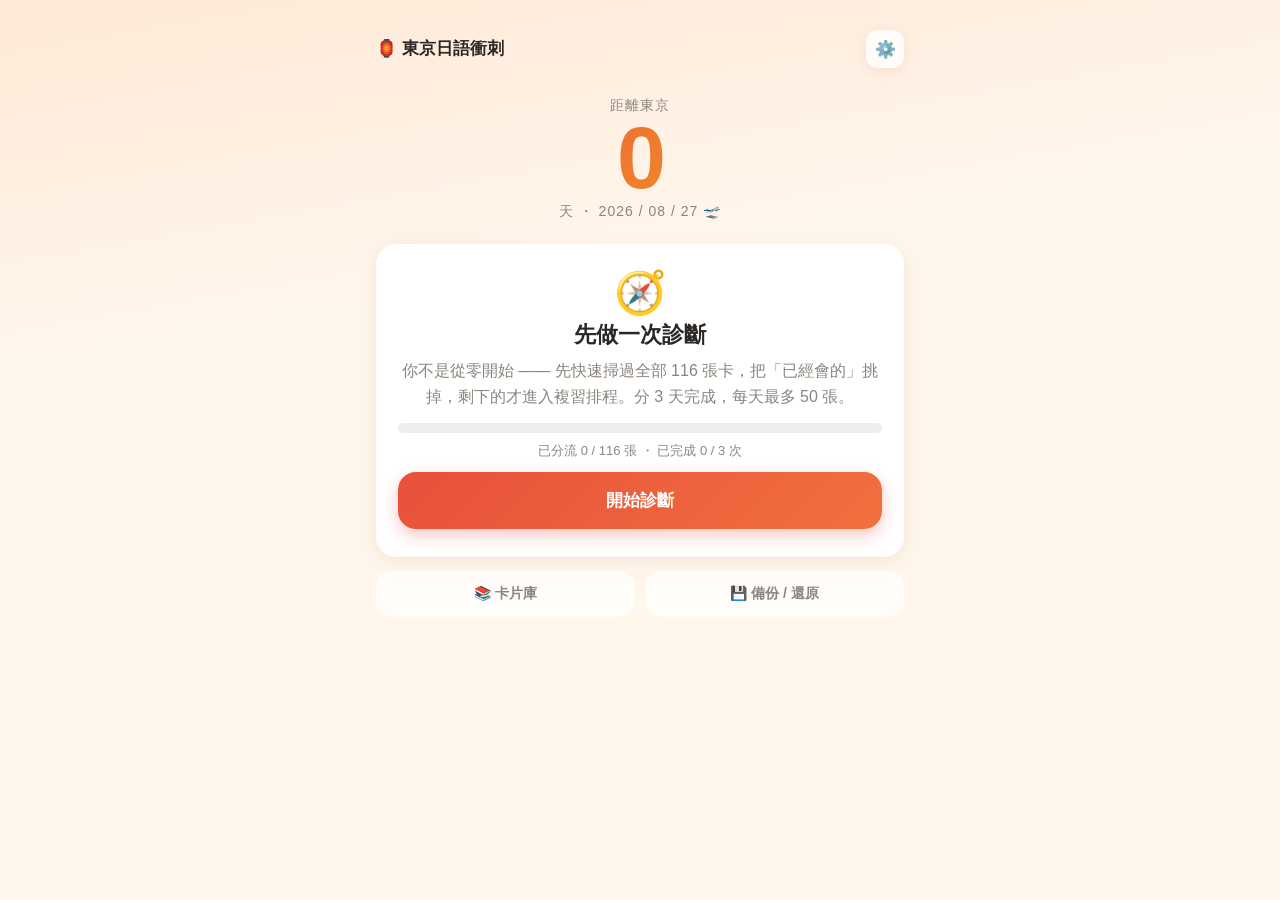
==== 東京日語衝刺.html @ 3a6a8c68 "feat: 東京旅遊日語 30 天衝刺複習 Web App 依 japanese-sprint-app-spec.md 實作的純前端、單機可用日語複習 App， 出發日 2026-08-27，所有進度" ====
<!DOCTYPE html>
<html lang="zh-Hant">
<head>
<meta charset="utf-8">
<meta name="viewport" content="width=device-width,initial-scale=1,viewport-fit=cover">
<meta name="theme-color" content="#FFE9D6">
<meta name="apple-mobile-web-app-capable" content="yes">
<meta name="apple-mobile-web-app-title" content="東京日語">
<title>東京日語衝刺 🏮</title>
<link rel="icon" href="data:image/svg+xml,<svg xmlns='http://www.w3.org/2000/svg' viewBox='0 0 100 100'><text y='.9em' font-size='90'>🏮</text></svg>">
<style>
/* ==========================================================================
   東京旅遊日語 30 天衝刺 — 樣式（手機優先）
   ========================================================================== */
:root{
  --primary:#E8503A;
  --primary-d:#C93F2C;
  --accent:#2E86AB;
  --green:#35B37E;
  --yellow:#F5A623;
  --red:#E5484D;
  --gray:#C9CDD4;
  --bg:#FFF6EC;
  --bg2:#FFE9D6;
  --card:#FFFFFF;
  --text:#2B2724;
  --muted:#8C857D;
  --line:rgba(0,0,0,.07);
  --shadow:0 4px 18px rgba(180,120,80,.13);
  --radius:20px;
}

*{box-sizing:border-box;-webkit-tap-highlight-color:transparent}
html,body{margin:0;padding:0}
body{
  background:linear-gradient(170deg,var(--bg2) 0%,var(--bg) 32%,var(--bg) 100%);
  background-attachment:fixed;
  color:var(--text);
  font-family:-apple-system,BlinkMacSystemFont,"Segoe UI","PingFang TC","Noto Sans TC","Microsoft JhengHei",sans-serif;
  font-size:16px;line-height:1.6;
  min-height:100vh;
}
#app{max-width:560px;margin:0 auto;padding:12px 16px 40px}
.jp,.jp-big,.jp-quiz,.kana,.sign,.bubble-jp,.br-jp,.bubble-kana{
  font-family:"Hiragino Sans","Hiragino Kaku Gothic ProN","Noto Sans JP","Yu Gothic",sans-serif;
}

h2{font-size:22px;margin:6px 0 8px;line-height:1.35}
h3{font-size:17px;margin:0 0 10px}
p{margin:6px 0}
.muted{color:var(--muted)}
.small{font-size:13px}
.xsmall{font-size:11.5px}
.center{text-align:center}
.pad{height:40px}
.warn{color:var(--primary)}

/* ---------- 頂列 ---------- */
.topbar{display:flex;align-items:center;gap:10px;padding:6px 0 12px}
.brand{flex:1;font-weight:700;font-size:17px}
.counter{color:var(--muted);font-size:13px;font-variant-numeric:tabular-nums}
.icon-btn{
  border:none;background:rgba(255,255,255,.8);width:38px;height:38px;border-radius:12px;
  font-size:17px;cursor:pointer;box-shadow:var(--shadow);flex:none;
}

/* ---------- 卡片 ---------- */
.card{
  background:var(--card);border-radius:var(--radius);padding:20px;margin-bottom:14px;
  box-shadow:var(--shadow);
}
.card.hero{text-align:center;padding:28px 22px}
.hero-emoji{font-size:42px;line-height:1}
.hero-emoji.big{font-size:64px}
.card.danger{border:1px solid rgba(229,72,77,.25)}
.big-emoji{font-size:32px}

/* ---------- 倒數 ---------- */
.countdown{
  text-align:center;padding:14px 0 22px;
}
.cd-num{
  font-size:76px;font-weight:800;line-height:.95;letter-spacing:-3px;
  background:linear-gradient(135deg,var(--primary),#F5A623);
  -webkit-background-clip:text;background-clip:text;color:transparent;
}
.cd-label{color:var(--muted);font-size:14px;letter-spacing:1px}

/* ---------- 按鈕 ---------- */
.btn{
  display:block;width:100%;border:none;border-radius:16px;padding:14px 18px;
  font-size:16px;font-weight:700;cursor:pointer;margin-top:10px;
  background:#F1EDE8;color:var(--text);font-family:inherit;
  transition:transform .08s ease,filter .15s ease;
}
.btn:active{transform:scale(.975)}
.btn.big{padding:17px 18px;font-size:17px;border-radius:18px}
.btn.primary{background:linear-gradient(135deg,var(--primary),#F2703F);color:#fff;box-shadow:0 6px 16px rgba(232,80,58,.32)}
.btn.accent{background:linear-gradient(135deg,#6B5B95,var(--accent));color:#fff;box-shadow:0 6px 16px rgba(46,134,171,.3)}
.btn.ghost{background:transparent;color:var(--muted);box-shadow:none;font-weight:600}
.btn.warn{background:rgba(229,72,77,.1);color:var(--red)}
.btn.small{width:auto;padding:9px 14px;font-size:14px;margin:0;flex:none}
.btn.known{background:linear-gradient(135deg,var(--green),#4CC38A);color:#fff}
.btn.rusty{background:linear-gradient(135deg,var(--yellow),#F7B955);color:#fff}

/* ---------- 首頁 ---------- */
.row2{display:grid;grid-template-columns:1fr 1fr;gap:12px;margin-bottom:14px}
.row2 .card{margin:0;text-align:center;padding:18px 12px;display:flex;flex-direction:column;align-items:center;justify-content:center;gap:2px}
.stat-big{font-size:32px;font-weight:800;line-height:1.2}
.ring-wrap{position:relative;display:inline-flex;align-items:center;justify-content:center}
.ring-center{position:absolute;font-weight:800;font-size:18px}
.ring{display:block}

.phase-tag{
  display:inline-block;background:rgba(46,134,171,.12);color:var(--accent);
  padding:4px 12px;border-radius:99px;font-size:13px;font-weight:700;margin-bottom:6px;
}
.due-line{margin:12px 0 2px;font-size:15px}

.scen-grid{display:grid;grid-template-columns:repeat(3,1fr);gap:14px 6px;margin-top:4px}
.scen{text-align:center}
.scen-ring{position:relative;display:inline-flex;align-items:center;justify-content:center}
.scen-emoji{position:absolute;font-size:22px}
.scen-name{font-size:12.5px;font-weight:600;margin-top:2px}
.scen-num{font-size:11.5px;color:var(--muted)}
.legend{display:flex;gap:14px;justify-content:center;margin-top:16px;font-size:12px;color:var(--muted)}
.legend span{display:flex;align-items:center;gap:5px}
.dot{width:9px;height:9px;border-radius:99px;display:inline-block;flex:none}
.dot.green{background:var(--green)}.dot.yellow{background:var(--yellow)}.dot.gray{background:var(--gray)}

.tokyo-card{background:linear-gradient(135deg,#F7F2FF,#EAF4F9)}
.tokyo-head{display:flex;gap:12px;align-items:center;margin-bottom:6px}
.tokyo-head h3{margin:0}
.locked{opacity:.62}
.lock-note{text-align:center;color:var(--muted);font-size:14px;padding:8px 0 2px}

.banner{
  background:#fff;border-left:4px solid var(--accent);border-radius:14px;padding:14px 16px;
  margin-bottom:14px;box-shadow:var(--shadow);font-size:14px;
  display:flex;gap:12px;align-items:center;flex-wrap:wrap;
}
.banner .btn{background:var(--accent);color:#fff}

.footnav{display:flex;gap:10px;margin-top:6px}
.footnav .btn{margin-top:0;font-size:14px;background:rgba(255,255,255,.7)}

/* ---------- 進度條 ---------- */
.progress{height:10px;background:rgba(0,0,0,.07);border-radius:99px;overflow:hidden;margin:14px 0 8px}
.progress.slim{height:5px;margin:0 0 14px}
.progress-fill{height:100%;background:linear-gradient(90deg,var(--primary),#F5A623);border-radius:99px;transition:width .4s}

/* ---------- 課程分段列 ---------- */
.segbar{display:flex;gap:6px;margin-bottom:16px}
.seg{
  flex:1;height:34px;border-radius:12px;background:rgba(255,255,255,.65);
  display:flex;align-items:center;justify-content:center;font-size:15px;opacity:.45;
}
.seg.done{opacity:1;background:rgba(53,179,126,.18)}
.seg.cur{opacity:1;background:#fff;box-shadow:var(--shadow);transform:scale(1.04)}
.counter-line{text-align:center;color:var(--muted);font-size:13px;margin-bottom:10px;font-variant-numeric:tabular-nums}

/* ---------- 診斷 ---------- */
.diag-card{text-align:center;padding:34px 22px}
.diag-q{font-size:26px;font-weight:700;margin:14px 0 10px;line-height:1.45}
.diag-btns{display:grid;grid-template-columns:1fr 1fr;gap:12px;margin-bottom:14px}
.diag-btns .btn{margin-top:0;padding:20px 10px;font-size:16px}
.badge{
  display:inline-block;padding:4px 12px;border-radius:99px;font-size:12.5px;font-weight:700;
}

/* ---------- 翻卡 ---------- */
.flip{perspective:1200px;min-height:300px;margin-bottom:14px;cursor:pointer}
.flip-inner{position:relative;width:100%;min-height:300px;transition:transform .55s cubic-bezier(.4,.2,.2,1);transform-style:preserve-3d}
.flip.flipped .flip-inner{transform:rotateY(180deg)}
.face{
  position:absolute;inset:0;backface-visibility:hidden;-webkit-backface-visibility:hidden;
  background:var(--card);border-radius:var(--radius);box-shadow:var(--shadow);
  padding:26px 22px;display:flex;flex-direction:column;align-items:center;justify-content:center;
  text-align:center;gap:8px;overflow:auto;
}
.face.back{transform:rotateY(180deg);background:linear-gradient(160deg,#FFFDF8,#FFF3E6)}
.zh-big{font-size:27px;font-weight:700;line-height:1.45}
.say-hint{margin-top:10px;font-size:15px;color:var(--muted);line-height:1.5}
.jp-big{font-size:29px;font-weight:700;line-height:1.5;word-break:break-word}
.kana{font-size:17px;color:#6E675F}
.romaji{font-size:15px;color:var(--muted);font-style:italic}
.zh-small{font-size:15px;color:var(--muted);margin-top:8px;border-top:1px dashed var(--line);padding-top:10px;width:100%}
.tap-hint{font-size:14px;padding:6px 0 12px}
.tag{display:inline-block;margin-left:6px;padding:1px 8px;border-radius:99px;font-size:11px;font-weight:700}
.tag.new{background:var(--primary);color:#fff}
.tag.spot{background:var(--accent);color:#fff}

/* ---------- 自評按鈕 ---------- */
.grades{display:grid;grid-template-columns:repeat(5,1fr);gap:6px;margin:4px 0 20px}
.grade{
  border:none;border-radius:14px;padding:12px 2px;min-height:70px;cursor:pointer;
  display:flex;flex-direction:column;align-items:center;justify-content:center;gap:3px;
  font-family:inherit;color:#fff;transition:transform .08s;
}
.grade:active{transform:scale(.94)}
.grade b{font-size:12.5px;font-weight:700;letter-spacing:-.3px;line-height:1.25}
.grade span{font-size:11px;opacity:.75}
.g0{background:#E5484D}
.g2{background:#F2743A}
.g3{background:#F5A623}
.g4{background:#7CC061}
.g5{background:#35B37E}

/* ---------- 選擇題 ---------- */
.quiz-card{text-align:center;padding:30px 20px}
.jp-quiz{font-size:28px;font-weight:700;line-height:1.5;margin:6px 0 4px}
.opts{display:grid;gap:10px;margin-bottom:14px}
.opt{
  border:2px solid var(--line);background:#fff;border-radius:16px;padding:15px 16px;
  font-size:15.5px;text-align:left;cursor:pointer;font-family:inherit;color:var(--text);
  transition:transform .08s,border-color .15s;
}
.opt:active{transform:scale(.98)}
.opt.right{border-color:var(--green);background:rgba(53,179,126,.12);font-weight:700}
.opt.wrong{border-color:var(--red);background:rgba(229,72,77,.1)}

/* ---------- 漢字快閃 ---------- */
.sign-card{text-align:center;padding:34px 20px;background:linear-gradient(160deg,#FFFFFF,#F4F7FA)}
.sign{
  font-size:64px;font-weight:700;letter-spacing:4px;line-height:1.25;
  word-break:break-word;
}
@media(max-width:380px){.sign{font-size:52px}}

/* ---------- 對話 ---------- */
.intro{background:rgba(255,255,255,.7);border-radius:16px;padding:14px 16px;margin-bottom:12px;font-size:14.5px;line-height:1.6}
.narration{
  background:rgba(0,0,0,.04);border-radius:14px;padding:13px 16px;margin-bottom:12px;
  font-size:14.5px;color:#5F594F;line-height:1.65;
}
.npc{display:flex;gap:10px;align-items:flex-start;margin-bottom:14px}
.npc-avatar{font-size:26px;flex:none;background:#fff;width:44px;height:44px;border-radius:99px;display:flex;align-items:center;justify-content:center;box-shadow:var(--shadow)}
.bubble{
  background:#fff;border-radius:4px 18px 18px 18px;padding:14px 16px;box-shadow:var(--shadow);flex:1;
}
.bubble-jp{font-size:19px;font-weight:600;line-height:1.55}
.bubble-kana{font-size:13.5px;color:#807A72;margin-top:2px}
.bubble-zh{font-size:14px;color:var(--muted);margin-top:6px;border-top:1px dashed var(--line);padding-top:6px}
.prompt-card{background:linear-gradient(160deg,#FFF9F0,#FFEFE0);border:1px dashed rgba(232,80,58,.3)}
.prompt{font-size:21px;font-weight:700;line-height:1.5;margin:4px 0 6px}
.answer-card{background:linear-gradient(160deg,#F5FBF8,#EDF7F2);text-align:center}
.tip{margin-top:12px;font-size:13.5px;color:#5F594F;background:rgba(245,166,35,.14);padding:10px 12px;border-radius:12px;text-align:left}
.station{display:flex;gap:12px;align-items:flex-start;background:#fff;border-radius:18px;padding:16px;box-shadow:var(--shadow);margin-bottom:14px}

/* ---------- 錄音 ---------- */
.rec{margin-top:12px}
.rec-btn{background:rgba(0,0,0,.05);font-size:14px;padding:11px;margin-top:0}
.rec-btn.recording{background:var(--red);color:#fff;animation:pulse 1.2s infinite}
@keyframes pulse{0%,100%{opacity:1}50%{opacity:.62}}
.audio{width:100%;margin-top:10px;height:38px}

/* ---------- 完成慶祝 ---------- */
.celebrate{background:linear-gradient(160deg,#FFFDF6,#FFF0DE)}
.recap{display:grid;grid-template-columns:repeat(3,1fr);gap:8px;margin:18px 0}
.recap div{display:flex;flex-direction:column;gap:2px}
.recap b{font-size:23px}
.recap span{font-size:12px;color:var(--muted)}
.streak-line{font-size:15px;margin:6px 0}
.quote{margin-top:14px;font-size:14.5px;color:#5F594F;font-style:italic;background:rgba(0,0,0,.035);padding:12px;border-radius:12px}
.confetti{position:fixed;inset:0;pointer-events:none;overflow:hidden;z-index:50}
.confetti span{
  position:absolute;top:-40px;font-size:26px;
  left:calc(8% + var(--i) * 15%);
  animation:fall 2.6s cubic-bezier(.3,.6,.5,1) forwards;
  animation-delay:calc(var(--i) * .16s);
}
@keyframes fall{
  0%{transform:translateY(0) rotate(0);opacity:0}
  12%{opacity:1}
  100%{transform:translateY(105vh) rotate(420deg);opacity:0}
}

/* ---------- 卡片庫 ---------- */
.chips{display:flex;gap:8px;overflow-x:auto;padding-bottom:12px;-webkit-overflow-scrolling:touch}
.chips::-webkit-scrollbar{display:none}
.chip{
  flex:none;border:none;background:rgba(255,255,255,.75);border-radius:99px;padding:9px 15px;
  font-size:13.5px;font-family:inherit;cursor:pointer;color:var(--muted);font-weight:600;
}
.chip.on{background:var(--primary);color:#fff}
.card.list{padding:6px 16px}
.browse-row{display:flex;gap:11px;align-items:center;padding:13px 0;border-bottom:1px solid var(--line)}
.browse-row:last-child{border-bottom:none}
.br-main{flex:1;min-width:0}
.br-jp{font-size:17px;font-weight:600;line-height:1.4}
.br-kana{font-size:12px;color:#8C857D}
.br-zh{font-size:13.5px;color:#5F594F;margin-top:2px}
.br-meta{font-size:11.5px;color:var(--muted);flex:none;text-align:right}

/* ---------- 設定 ---------- */
.kv{display:flex;justify-content:space-between;align-items:center;gap:12px;padding:9px 0;border-bottom:1px solid var(--line);font-size:14.5px}
.kv:last-child{border-bottom:none}
.switch{display:flex;align-items:center;gap:10px;font-size:15px;padding:6px 0;cursor:pointer}
.switch input{width:20px;height:20px;accent-color:var(--primary)}
.select{border:1px solid var(--line);border-radius:10px;padding:7px 10px;font-family:inherit;font-size:14px;background:#fff}
.input{
  width:100%;border:2px solid var(--line);border-radius:14px;padding:14px;font-size:16px;
  font-family:inherit;margin:12px 0 4px;background:#fff;color:var(--text);
}
.input:focus{outline:none;border-color:var(--primary)}

/* ---------- toast ---------- */
#toast{
  position:fixed;left:50%;bottom:26px;transform:translate(-50%,20px);
  background:rgba(30,26,22,.93);color:#fff;padding:12px 20px;border-radius:99px;
  font-size:14px;opacity:0;transition:.28s;pointer-events:none;z-index:100;
  max-width:88vw;text-align:center;
}
#toast.show{opacity:1;transform:translate(-50%,0)}

/* ---------- 桌面 ---------- */
@media(min-width:640px){
  #app{padding-top:24px}
  .cd-num{font-size:88px}
}

</style>
</head>
<body>
<div id="app"></div>
<div id="toast"></div>
<script>
/* ==========================================================================
   東京旅遊日語 30 天衝刺 — 內容資料庫
   欄位格式：[jp, kana, romaji, zh, star]
   star = 1 代表高頻卡（Day 28–30 精煉用）
   ========================================================================== */

const TRIP_DATE = new Date(2026, 7, 27, 0, 0, 0, 0).getTime(); // 2026-08-27

const SCENARIOS = {
  basics:     { name: '基礎萬用', emoji: '🌸', color: '#FF5A5F' },
  repair:     { name: '修復策略', emoji: '🛟', color: '#F5A623' },
  restaurant: { name: '餐廳',     emoji: '🍜', color: '#E8503A' },
  shopping:   { name: '購物',     emoji: '🛍️', color: '#C86FC9' },
  transport:  { name: '交通',     emoji: '🚃', color: '#2E86AB' },
  hotel:      { name: '飯店',     emoji: '🏨', color: '#3AA76D' },
  kanji:      { name: '招牌漢字', emoji: '🈶', color: '#6B5B95' }
};

/* 首頁六大情境環（basics 與 repair 合併顯示為「基礎萬用」） */
const SCENARIO_GROUPS = [
  { key: 'basics',     label: '基礎萬用', emoji: '🌸', members: ['basics', 'repair'] },
  { key: 'restaurant', label: '餐廳',     emoji: '🍜', members: ['restaurant'] },
  { key: 'shopping',   label: '購物',     emoji: '🛍️', members: ['shopping'] },
  { key: 'transport',  label: '交通',     emoji: '🚃', members: ['transport'] },
  { key: 'hotel',      label: '飯店',     emoji: '🏨', members: ['hotel'] },
  { key: 'kanji',      label: '招牌漢字', emoji: '🈶', members: ['kanji'] }
];

const RAW_CARDS = {
  /* ---------------- basics 基礎萬用 ---------------- */
  basics: {
    phrase: [
      ['すみません', 'すみません', 'sumimasen', '不好意思／借過／呼喚店員（萬用）', 1],
      ['ありがとうございます', 'ありがとうございます', 'arigatō gozaimasu', '謝謝', 1],
      ['お願いします', 'おねがいします', 'onegai shimasu', '麻煩你了', 1],
      ['〜をください', '〜をください', '〜 o kudasai', '請給我〜', 1],
      ['〜てもいいですか', '〜てもいいですか', '〜te mo ii desu ka', '我可以〜嗎？', 1],
      ['〜はどこですか', '〜はどこですか', '〜 wa doko desu ka', '〜在哪裡？', 1],
      ['〜はありますか', '〜はありますか', '〜 wa arimasu ka', '有〜嗎？', 1],
      ['いくらですか', 'いくらですか', 'ikura desu ka', '多少錢？', 1],
      ['大丈夫です', 'だいじょうぶです', 'daijōbu desu', '沒關係／不用了', 0],
      ['結構です', 'けっこうです', 'kekkō desu', '不用了（婉拒）', 0],
      ['おはようございます', 'おはようございます', 'ohayō gozaimasu', '早安', 0],
      ['こんにちは', 'こんにちは', 'konnichiwa', '你好（白天）', 0],
      ['こんばんは', 'こんばんは', 'konbanwa', '晚上好', 0]
    ],
    vocab: [
      ['一', 'いち', 'ichi', '1', 1],
      ['二', 'に', 'ni', '2', 1],
      ['三', 'さん', 'san', '3', 1],
      ['四', 'よん', 'yon', '4', 1],
      ['五', 'ご', 'go', '5', 1],
      ['六', 'ろく', 'roku', '6', 0],
      ['七', 'なな', 'nana', '7', 0],
      ['八', 'はち', 'hachi', '8', 0],
      ['九', 'きゅう', 'kyū', '9', 0],
      ['十', 'じゅう', 'jū', '10', 0],
      ['一つ', 'ひとつ', 'hitotsu', '一個', 1],
      ['二つ', 'ふたつ', 'futatsu', '兩個', 1],
      ['三つ', 'みっつ', 'mittsu', '三個', 0],
      ['一人', 'ひとり', 'hitori', '一個人', 1],
      ['二人', 'ふたり', 'futari', '兩個人', 1],
      ['三人', 'さんにん', 'san-nin', '三個人', 0],
      ['〜枚', '〜まい', '〜mai', '〜張（票、薄片狀的東西）', 0],
      ['〜本', '〜ほん', '〜hon', '〜瓶（細長的東西）', 0],
      ['〜杯', '〜はい', '〜hai', '〜杯', 0],
      ['〜時', '〜じ', '〜ji', '〜點（鐘）', 1],
      ['〜分', '〜ふん', '〜fun', '〜分', 0],
      ['今日', 'きょう', 'kyō', '今天', 0],
      ['明日', 'あした', 'ashita', '明天', 0]
    ]
  },

  /* ---------------- repair 修復策略（全部高頻） ---------------- */
  repair: {
    phrase: [
      ['もう一度お願いします', 'もういちどおねがいします', 'mō ichido onegai shimasu', '請再說一次', 1],
      ['ゆっくり話してください', 'ゆっくりはなしてください', 'yukkuri hanashite kudasai', '請說慢一點', 1],
      ['すみません、わかりません', 'すみません、わかりません', 'sumimasen, wakarimasen', '不好意思，我聽不懂', 1],
      ['日本語が少しだけわかります', 'にほんごがすこしだけわかります', 'nihongo ga sukoshi dake wakarimasu', '我只懂一點日語', 1],
      ['ここがわかりません', 'ここがわかりません', 'koko ga wakarimasen', '我不懂這個部分（指著）', 1],
      ['英語のメニューはありますか', 'えいごのメニューはありますか', 'eigo no menyū wa arimasu ka', '有英文菜單嗎？', 1],
      ['書いてもらえますか', 'かいてもらえますか', 'kaite moraemasu ka', '可以幫我寫下來嗎？', 1]
    ]
  },

  /* ---------------- restaurant 餐廳 ---------------- */
  restaurant: {
    phrase: [
      ['四名です', 'よんめいです', 'yon-mei desu', '我們四個人', 1],
      ['予約はしていません', 'よやくはしていません', 'yoyaku wa shite imasen', '沒有訂位', 0],
      ['おすすめは何ですか', 'おすすめはなんですか', 'osusume wa nan desu ka', '你推薦什麼？', 1],
      ['これをください', 'これをください', 'kore o kudasai', '我要這個（指菜單）', 1],
      ['とりあえず、生ビールをください', 'とりあえず、なまビールをください', 'toriaezu, nama bīru o kudasai', '先來杯生啤酒', 0],
      ['〜はアレルギーがあります', '〜はアレルギーがあります', '〜 wa arerugī ga arimasu', '我對〜過敏', 0],
      ['〜は食べられません', '〜はたべられません', '〜 wa taberaremasen', '我不能吃〜', 0],
      ['これは何のお肉ですか', 'これはなんのおにくですか', 'kore wa nan no oniku desu ka', '這是什麼肉？', 0],
      ['お会計お願いします', 'おかいけいおねがいします', 'okaikei onegai shimasu', '麻煩結帳', 1],
      ['カードは使えますか', 'カードはつかえますか', 'kādo wa tsukaemasu ka', '可以刷卡嗎？', 1],
      ['ごちそうさまでした', 'ごちそうさまでした', 'gochisōsama deshita', '謝謝招待（離開時）', 0],
      ['持ち帰りできますか', 'もちかえりできますか', 'mochikaeri dekimasu ka', '可以外帶嗎？', 0],
      ['お水をください', 'おみずをください', 'omizu o kudasai', '請給我水', 0]
    ],
    vocab: [
      ['卵', 'たまご', 'tamago', '蛋', 0],
      ['牛乳', 'ぎゅうにゅう', 'gyūnyū', '牛奶', 0],
      ['小麦', 'こむぎ', 'komugi', '小麥', 0],
      ['そば', 'そば', 'soba', '蕎麥（麵）', 0],
      ['食券', 'しょっけん', 'shokken', '餐券', 0],
      ['券売機', 'けんばいき', 'kenbaiki', '食券機（售票機）', 0]
    ]
  },

  /* ---------------- shopping 購物 ---------------- */
  shopping: {
    phrase: [
      ['〜を探しています', '〜をさがしています', '〜 o sagashite imasu', '我在找〜', 0],
      ['試着してもいいですか', 'しちゃくしてもいいですか', 'shichaku shite mo ii desu ka', '可以試穿嗎？', 1],
      ['Mサイズはありますか', 'エムサイズはありますか', 'emu saizu wa arimasu ka', '有 M 號嗎？', 0],
      ['もう少し大きいサイズはありますか', 'もうすこしおおきいサイズはありますか', 'mō sukoshi ōkii saizu wa arimasu ka', '有大一點的嗎？', 0],
      ['別の色はありますか', 'べつのいろはありますか', 'betsu no iro wa arimasu ka', '有別的顏色嗎？', 0],
      ['税込みですか', 'ぜいこみですか', 'zeikomi desu ka', '是含稅價嗎？', 0],
      ['免税でお願いします', 'めんぜいでおねがいします', 'menzei de onegai shimasu', '我要辦免稅', 1],
      ['パスポートはこちらです', 'パスポートはこちらです', 'pasupōto wa kochira desu', '這是我的護照', 0],
      ['袋をください', 'ふくろをください', 'fukuro o kudasai', '請給我袋子', 0],
      ['これだけです', 'これだけです', 'kore dake desu', '只買這些', 0]
    ]
  },

  /* ---------------- transport 交通 ---------------- */
  transport: {
    phrase: [
      ['〜駅はどこですか', '〜えきはどこですか', '〜 eki wa doko desu ka', '〜車站在哪？', 1],
      ['この電車は〜に行きますか', 'このでんしゃは〜にいきますか', 'kono densha wa 〜 ni ikimasu ka', '這班車有到〜嗎？', 1],
      ['〜に行きたいです', '〜にいきたいです', '〜 ni ikitai desu', '我想去〜', 1],
      ['何番線ですか', 'なんばんせんですか', 'nan-ban-sen desu ka', '幾號月台？', 0],
      ['乗り換えはどこですか', 'のりかえはどこですか', 'norikae wa doko desu ka', '在哪轉乘？', 0],
      ['ICカードにチャージしたいです', 'アイシーカードにチャージしたいです', 'IC kādo ni chāji shitai desu', '我想儲值 IC 卡', 0],
      ['切符はどこで買えますか', 'きっぷはどこでかえますか', 'kippu wa doko de kaemasu ka', '在哪買票？', 0],
      ['〜までお願いします', '〜までおねがいします', '〜 made onegai shimasu', '（計程車）請到〜', 0],
      ['ここで降ります', 'ここでおります', 'koko de orimasu', '我在這裡下車', 0]
    ]
  },

  /* ---------------- hotel 飯店 ---------------- */
  hotel: {
    phrase: [
      ['〜の名前で予約しています', '〜のなまえでよやくしています', '〜 no namae de yoyaku shite imasu', '用〜的名字訂房', 1],
      ['チェックインお願いします', 'チェックインおねがいします', 'chekku in onegai shimasu', '我要辦入住', 1],
      ['荷物を預かっていただけますか', 'にもつをあずかっていただけますか', 'nimotsu o azukatte itadakemasu ka', '可以寄放行李嗎？', 1],
      ['朝食は何時からですか', 'ちょうしょくはなんじからですか', 'chōshoku wa nan-ji kara desu ka', '早餐幾點開始？', 0],
      ['Wi-Fiのパスワードを教えてください', 'ワイファイのパスワードをおしえてください', 'Wi-Fi no pasuwādo o oshiete kudasai', '請告訴我 Wi-Fi 密碼', 0],
      ['タオルをもう一枚いただけますか', 'タオルをもういちまいいただけますか', 'taoru o mō ichi-mai itadakemasu ka', '再給我一條毛巾好嗎？', 0],
      ['チェックアウトは何時ですか', 'チェックアウトはなんじですか', 'chekku auto wa nan-ji desu ka', '退房幾點？', 0]
    ]
  },

  /* ---------------- kanji 招牌閱讀 ---------------- */
  kanji: {
    kanji: [
      ['改札', 'かいさつ', 'kaisatsu', '剪票口', 1],
      ['出口', 'でぐち', 'deguchi', '出口', 0],
      ['入口', 'いりぐち', 'iriguchi', '入口', 0],
      ['精算', 'せいさん', 'seisan', '補票（補繳車資）', 1],
      ['精算機', 'せいさんき', 'seisanki', '補票機', 0],
      ['乗り換え', 'のりかえ', 'norikae', '轉乘', 1],
      ['券売機', 'けんばいき', 'kenbaiki', '售票機', 0],
      ['〜番線', '〜ばんせん', '〜bansen', '〜號月台', 0],
      ['割引', 'わりびき', 'waribiki', '折扣', 0],
      ['税込', 'ぜいこみ', 'zeikomi', '含稅', 1],
      ['税抜', 'ぜいぬき', 'zeinuki', '未稅', 0],
      ['両替', 'りょうがえ', 'ryōgae', '換錢', 0],
      ['免税', 'めんぜい', 'menzei', '免稅', 1],
      ['営業中', 'えいぎょうちゅう', 'eigyōchū', '營業中', 0],
      ['準備中', 'じゅんびちゅう', 'junbichū', '準備中（尚未開店）', 0],
      ['使用中', 'しようちゅう', 'shiyōchū', '使用中', 0],
      ['禁煙', 'きんえん', "kin'en", '禁菸', 0],
      ['立入禁止', 'たちいりきんし', 'tachiiri kinshi', '禁止進入', 0],
      ['お手洗い', 'おてあらい', 'otearai', '洗手間', 1],
      ['会計', 'かいけい', 'kaikei', '結帳處', 0],
      ['売切れ', 'うりきれ', 'urikire', '售完', 1],
      ['半額', 'はんがく', 'hangaku', '半價', 0],
      ['北口', 'きたぐち', 'kitaguchi', '北出口', 0],
      ['南口', 'みなみぐち', 'minamiguchi', '南出口', 0],
      ['東口', 'ひがしぐち', 'higashiguchi', '東出口', 0],
      ['西口', 'にしぐち', 'nishiguchi', '西出口', 0],
      ['無料', 'むりょう', 'muryō', '免費', 0],
      ['有料', 'ゆうりょう', 'yūryō', '付費（收費）', 0]
    ]
  }
};

/* 攤平成卡片陣列（id 穩定，供 localStorage 對應） */
const CARDS = (function () {
  const out = [];
  Object.keys(RAW_CARDS).forEach(scenario => {
    Object.keys(RAW_CARDS[scenario]).forEach(type => {
      RAW_CARDS[scenario][type].forEach((row, i) => {
        out.push({
          id: scenario + '-' + type + '-' + i,
          jp: row[0], kana: row[1], romaji: row[2], zh: row[3],
          star: !!row[4], scenario: scenario, type: type
        });
      });
    });
  });
  return out;
})();

const CARD_BY_ID = CARDS.reduce((m, c) => (m[c.id] = c, m), {});
const CARD_BY_JP = CARDS.reduce((m, c) => (m[c.jp] = c, m), {});

/* ==========================================================================
   情境對話腳本
   step: { narration?, npc?{jp,kana,zh}, prompt, answer{jp,kana,romaji}, tip? }
   ========================================================================== */

const DIALOGUES = [
  {
    id: 'rest_normal',
    scenario: 'restaurant',
    title: '餐廳・一般點餐',
    emoji: '🍶',
    intro: '晚上七點，你帶著家人推開一家居酒屋的暖簾。',
    steps: [
      {
        npc: { jp: 'いらっしゃいませ。何名様ですか？', kana: 'いらっしゃいませ。なんめいさまですか？', zh: '歡迎光臨，請問幾位？' },
        prompt: '說：我們四個人',
        answer: { jp: '四名です', kana: 'よんめいです', romaji: 'yon-mei desu' }
      },
      {
        npc: { jp: 'ご予約はされていますか？', kana: 'ごよやくはされていますか？', zh: '請問有訂位嗎？' },
        prompt: '說：沒有訂位',
        answer: { jp: '予約はしていません', kana: 'よやくはしていません', romaji: 'yoyaku wa shite imasen' }
      },
      {
        narration: '店員帶你們到窗邊的位子坐下，遞上菜單就走開了。菜單全是日文。',
        prompt: '呼喚店員，並問他推薦什麼',
        answer: { jp: 'すみません、おすすめは何ですか', kana: 'すみません、おすすめはなんですか', romaji: 'sumimasen, osusume wa nan desu ka' },
        tip: '「すみません」在店裡就是「不好意思、這邊」的呼喚用法，大聲說沒關係。'
      },
      {
        npc: { jp: '本日は鶏の唐揚げがおすすめです。', kana: 'ほんじつはとりのからあげがおすすめです。', zh: '今天推薦炸雞塊。' },
        prompt: '指著菜單說：我要這個',
        answer: { jp: 'これをください', kana: 'これをください', romaji: 'kore o kudasai' }
      },
      {
        npc: { jp: 'お飲み物はいかがですか？', kana: 'おのみものはいかがですか？', zh: '飲料要來點什麼嗎？' },
        prompt: '說：先來杯生啤酒',
        answer: { jp: 'とりあえず、生ビールをください', kana: 'とりあえず、なまビールをください', romaji: 'toriaezu, nama bīru o kudasai' }
      },
      {
        narration: '菜上桌了。有一道看起來像肉，但你不確定是什麼。',
        prompt: '問店員：這是什麼肉？',
        answer: { jp: 'これは何のお肉ですか', kana: 'これはなんのおにくですか', romaji: 'kore wa nan no oniku desu ka' }
      },
      {
        narration: '大家吃飽了，該結帳了。',
        prompt: '說：麻煩結帳，可以刷卡嗎？',
        answer: { jp: 'お会計お願いします。カードは使えますか', kana: 'おかいけいおねがいします。カードはつかえますか', romaji: 'okaikei onegai shimasu. kādo wa tsukaemasu ka' }
      },
      {
        narration: '結完帳，準備離開。',
        prompt: '離開時對店員說一句',
        answer: { jp: 'ごちそうさまでした', kana: 'ごちそうさまでした', romaji: 'gochisōsama deshita' },
        tip: '這句是「謝謝招待」，日本人離開餐廳幾乎一定會說。說了印象分直接加滿。'
      }
    ]
  },

  {
    id: 'rest_ticket',
    scenario: 'restaurant',
    title: '餐廳・食券機拉麵店',
    emoji: '🎫',
    intro: '中午，你走進一家拉麵店。門口一台亮著燈的機器擋在前面 —— 食券機。',
    steps: [
      {
        narration: '食券機流程：① 先投錢（紙鈔或硬幣）② 按下想吃的餐點按鈕 ③ 機器吐出餐券 ④ 把餐券交給店員。座位坐下後把券放在檯面上即可。',
        prompt: '按鈕全是漢字看不懂。呼喚店員，請他推薦',
        answer: { jp: 'すみません、おすすめを教えてください', kana: 'すみません、おすすめをおしえてください', romaji: 'sumimasen, osusume o oshiete kudasai' }
      },
      {
        npc: { jp: '一番人気はこの醤油ラーメンですよ。', kana: 'いちばんにんきはこのしょうゆラーメンですよ。', zh: '最受歡迎的是這個醬油拉麵喔。' },
        prompt: '他講得有點快，請他再說一次',
        answer: { jp: 'もう一度お願いします', kana: 'もういちどおねがいします', romaji: 'mō ichido onegai shimasu' }
      },
      {
        narration: '你按下按鈕，機器吐出一張餐券。你坐下把券交給店員。',
        prompt: '你對小麥過敏，告訴店員',
        answer: { jp: '小麦はアレルギーがあります', kana: 'こむぎはアレルギーがあります', romaji: 'komugi wa arerugī ga arimasu' },
        tip: '把「小麦」換成 卵（たまご）、牛乳（ぎゅうにゅう）、そば 都通用。'
      },
      {
        narration: '拉麵上桌，湯頭很香。吃完後你想帶一份餃子回飯店。',
        prompt: '問：可以外帶嗎？',
        answer: { jp: '持ち帰りできますか', kana: 'もちかえりできますか', romaji: 'mochikaeri dekimasu ka' }
      }
    ]
  },

  {
    id: 'transport_lost',
    scenario: 'transport',
    title: '交通・問路與月台',
    emoji: '🚉',
    intro: '你手上拿著手機，但地下街訊號很差。家人在後面等你決定往哪走。',
    steps: [
      {
        narration: '前方有位看起來不趕時間的上班族。',
        prompt: '叫住他，問新宿車站在哪裡',
        answer: { jp: 'すみません、新宿駅はどこですか', kana: 'すみません、しんじゅくえきはどこですか', romaji: 'sumimasen, shinjuku eki wa doko desu ka' }
      },
      {
        npc: { jp: 'あの階段を上がって、右です。', kana: 'あのかいだんをあがって、みぎです。', zh: '上那個樓梯，然後右轉。' },
        prompt: '道謝',
        answer: { jp: 'ありがとうございます', kana: 'ありがとうございます', romaji: 'arigatō gozaimasu' }
      },
      {
        narration: '你走到月台，但不確定這班車對不對。旁邊站著站務員。',
        prompt: '問站務員：這班車有到淺草嗎？',
        answer: { jp: 'この電車は浅草に行きますか', kana: 'このでんしゃはあさくさにいきますか', romaji: 'kono densha wa asakusa ni ikimasu ka' }
      },
      {
        npc: { jp: 'いいえ、次のホームです。', kana: 'いいえ、つぎのホームです。', zh: '不是，是下一個月台。' },
        prompt: '你沒聽清楚，請他再說一次',
        answer: { jp: 'もう一度お願いします', kana: 'もういちどおねがいします', romaji: 'mō ichido onegai shimasu' }
      },
      {
        npc: { jp: '次のホームですよ。三番線です。', kana: 'つぎのホームですよ。さんばんせんです。', zh: '是下一個月台喔，三號月台。' },
        prompt: '再確認一次：幾號月台？',
        answer: { jp: '何番線ですか', kana: 'なんばんせんですか', romaji: 'nan-ban-sen desu ka' }
      },
      {
        narration: '你的 IC 卡餘額不足，被閘門擋下來了。',
        prompt: '跟站務員說：我想儲值 IC 卡',
        answer: { jp: 'ICカードにチャージしたいです', kana: 'アイシーカードにチャージしたいです', romaji: 'IC kādo ni chāji shitai desu' },
        tip: '若是紙票不足額，找「精算機」補票即可。'
      }
    ]
  },

  {
    id: 'shopping_tax',
    scenario: 'shopping',
    title: '購物・試穿與退稅',
    emoji: '🧾',
    intro: '藥妝店二樓的服飾區，你看上一件外套。',
    steps: [
      {
        prompt: '問店員：可以試穿嗎？',
        answer: { jp: '試着してもいいですか', kana: 'しちゃくしてもいいですか', romaji: 'shichaku shite mo ii desu ka' }
      },
      {
        npc: { jp: 'はい、どうぞ。こちらです。', kana: 'はい、どうぞ。こちらです。', zh: '好的，請。這邊請。' },
        prompt: '有點緊。問：有大一點的嗎？',
        answer: { jp: 'もう少し大きいサイズはありますか', kana: 'もうすこしおおきいサイズはありますか', romaji: 'mō sukoshi ōkii saizu wa arimasu ka' }
      },
      {
        narration: '換了尺寸剛好。你走到櫃檯，看到標價 12,000。',
        prompt: '問店員：這是含稅價嗎？',
        answer: { jp: '税込みですか', kana: 'ぜいこみですか', romaji: 'zeikomi desu ka' }
      },
      {
        npc: { jp: '税抜きの価格です。', kana: 'ぜいぬきのかかくです。', zh: '這是未稅價格。' },
        prompt: '說你要辦免稅，並把護照拿出來',
        answer: { jp: '免税でお願いします。パスポートはこちらです', kana: 'めんぜいでおねがいします。パスポートはこちらです', romaji: 'menzei de onegai shimasu. pasupōto wa kochira desu' },
        tip: '免稅需本人護照正本，且商品當日同店滿 5,000 日圓（未稅）。'
      },
      {
        npc: { jp: '袋はご利用になりますか？', kana: 'ふくろはごりようになりますか？', zh: '需要袋子嗎？' },
        prompt: '說：請給我袋子',
        answer: { jp: '袋をください', kana: 'ふくろをください', romaji: 'fukuro o kudasai' }
      }
    ]
  },

  {
    id: 'hotel_checkin',
    scenario: 'hotel',
    title: '飯店・入住與寄行李',
    emoji: '🛎️',
    intro: '下午一點，離 check-in 時間還有兩小時，但你們拖著四個行李箱。',
    steps: [
      {
        npc: { jp: 'いらっしゃいませ。', kana: 'いらっしゃいませ。', zh: '歡迎光臨。' },
        prompt: '說：用「陳」的名字訂房，要辦入住',
        answer: { jp: '陳の名前で予約しています。チェックインお願いします', kana: 'ちんのなまえでよやくしています。チェックインおねがいします', romaji: 'chin no namae de yoyaku shite imasu. chekku in onegai shimasu' }
      },
      {
        npc: { jp: '申し訳ございません、チェックインは三時からです。', kana: 'もうしわけございません、チェックインはさんじからです。', zh: '很抱歉，入住是三點開始。' },
        prompt: '請對方幫忙寄放行李',
        answer: { jp: '荷物を預かっていただけますか', kana: 'にもつをあずかっていただけますか', romaji: 'nimotsu o azukatte itadakemasu ka' }
      },
      {
        npc: { jp: 'はい、お預かりいたします。', kana: 'はい、おあずかりいたします。', zh: '好的，我們幫您保管。' },
        prompt: '問：早餐幾點開始？',
        answer: { jp: '朝食は何時からですか', kana: 'ちょうしょくはなんじからですか', romaji: 'chōshoku wa nan-ji kara desu ka' }
      },
      {
        narration: '三點你回到飯店，順利拿到房卡。進房後想連 Wi-Fi。',
        prompt: '請櫃檯告訴你 Wi-Fi 密碼',
        answer: { jp: 'Wi-Fiのパスワードを教えてください', kana: 'ワイファイのパスワードをおしえてください', romaji: 'Wi-Fi no pasuwādo o oshiete kudasai' }
      },
      {
        narration: '房間裡毛巾少了一條。',
        prompt: '打電話到櫃檯：再給我一條毛巾好嗎？',
        answer: { jp: 'タオルをもう一枚いただけますか', kana: 'タオルをもういちまいいただけますか', romaji: 'taoru o mō ichi-mai itadakemasu ka' }
      },
      {
        prompt: '最後確認：退房幾點？',
        answer: { jp: 'チェックアウトは何時ですか', kana: 'チェックアウトはなんじですか', romaji: 'chekku auto wa nan-ji desu ka' }
      }
    ]
  }
];

const DIALOGUE_BY_ID = DIALOGUES.reduce((m, d) => (m[d.id] = d, m), {});

/* ==========================================================================
   「一日東京」交錯模擬（Day 22 後解鎖）
   ========================================================================== */

const TOKYO_DAY = {
  id: 'tokyo',
  title: '一日東京',
  emoji: '🗼',
  stations: [
    {
      place: '① 成田機場・車站櫃檯',
      emoji: '🛬',
      narration: '飛機落地，你們拖著行李來到車站。第一件事：幫全家買 Suica。',
      steps: [
        { prompt: '說：請給我 Suica 卡（用「〜をください」）', answer: { jp: 'スイカをください', kana: 'スイカをください', romaji: 'Suika o kudasai' } },
        { prompt: '說：四張，麻煩你了', answer: { jp: '四枚お願いします', kana: 'よんまいおねがいします', romaji: 'yon-mai onegai shimasu' } },
        { npc: { jp: '一枚二千円になります。', kana: 'いちまいにせんえんになります。', zh: '一張兩千日圓。' }, prompt: '問：（全部）多少錢？', answer: { jp: '全部でいくらですか', kana: 'ぜんぶでいくらですか', romaji: 'zenbu de ikura desu ka' } }
      ]
    },
    {
      place: '② 月台',
      emoji: '🚃',
      narration: '你們刷卡進站，但月台有兩個方向。',
      steps: [
        { prompt: '問站務員：這班車有到上野嗎？', answer: { jp: 'この電車は上野に行きますか', kana: 'このでんしゃはうえのにいきますか', romaji: 'kono densha wa ueno ni ikimasu ka' } },
        { npc: { jp: 'いいえ、六番線です。', kana: 'いいえ、ろくばんせんです。', zh: '不是，是六號月台。' }, prompt: '沒聽清楚，請他說慢一點', answer: { jp: 'ゆっくり話してください', kana: 'ゆっくりはなしてください', romaji: 'yukkuri hanashite kudasai' } }
      ]
    },
    {
      place: '③ 飯店櫃檯（寄行李）',
      emoji: '🏨',
      narration: '中午抵達飯店，離 check-in 還有三小時。',
      steps: [
        { prompt: '說：用「陳」的名字訂房', answer: { jp: '陳の名前で予約しています', kana: 'ちんのなまえでよやくしています', romaji: 'chin no namae de yoyaku shite imasu' } },
        { prompt: '請他們幫忙寄放行李', answer: { jp: '荷物を預かっていただけますか', kana: 'にもつをあずかっていただけますか', romaji: 'nimotsu o azukatte itadakemasu ka' } }
      ]
    },
    {
      place: '④ 食券機拉麵店',
      emoji: '🍜',
      narration: '肚子餓了。巷口一家拉麵店門口有台食券機。',
      steps: [
        { prompt: '按鈕看不懂，請店員推薦', answer: { jp: 'すみません、おすすめを教えてください', kana: 'すみません、おすすめをおしえてください', romaji: 'sumimasen, osusume o oshiete kudasai' } },
        { prompt: '孩子對蛋過敏，告訴店員', answer: { jp: '卵はアレルギーがあります', kana: 'たまごはアレルギーがあります', romaji: 'tamago wa arerugī ga arimasu' } },
        { prompt: '吃完離開時說一句', answer: { jp: 'ごちそうさまでした', kana: 'ごちそうさまでした', romaji: 'gochisōsama deshita' } }
      ]
    },
    {
      place: '⑤ 藥妝店・退稅',
      emoji: '🛍️',
      narration: '下午的藥妝店擠滿了人，你抱著一堆東西走到櫃檯。',
      steps: [
        { prompt: '說：只買這些', answer: { jp: 'これだけです', kana: 'これだけです', romaji: 'kore dake desu' } },
        { prompt: '問：這是含稅價嗎？', answer: { jp: '税込みですか', kana: 'ぜいこみですか', romaji: 'zeikomi desu ka' } },
        { prompt: '說你要辦免稅，並出示護照', answer: { jp: '免税でお願いします。パスポートはこちらです', kana: 'めんぜいでおねがいします。パスポートはこちらです', romaji: 'menzei de onegai shimasu. pasupōto wa kochira desu' } }
      ]
    },
    {
      place: '⑥ 迷路了',
      emoji: '🧭',
      narration: '走出藥妝店，天黑了，Google Map 定位一直漂移。',
      steps: [
        { prompt: '叫住路人，說你只懂一點日語', answer: { jp: 'すみません、日本語が少しだけわかります', kana: 'すみません、にほんごがすこしだけわかります', romaji: 'sumimasen, nihongo ga sukoshi dake wakarimasu' } },
        { prompt: '把手機拿給他看，說：我想去這裡', answer: { jp: 'ここに行きたいです', kana: 'ここにいきたいです', romaji: 'koko ni ikitai desu' } },
        { npc: { jp: 'この道をまっすぐ行って、二つ目の角を左です。', kana: 'このみちをまっすぐいって、ふたつめのかどをひだりです。', zh: '這條路直走，第二個轉角左轉。' }, prompt: '太複雜了，請他幫你寫下來', answer: { jp: '書いてもらえますか', kana: 'かいてもらえますか', romaji: 'kaite moraemasu ka' } }
      ]
    },
    {
      place: '⑦ 回飯店 check-in',
      emoji: '🛎️',
      narration: '終於回到飯店。櫃檯人員朝你微笑。',
      steps: [
        { prompt: '說：我要辦入住', answer: { jp: 'チェックインお願いします', kana: 'チェックインおねがいします', romaji: 'chekku in onegai shimasu' } },
        { prompt: '問：早餐幾點開始？', answer: { jp: '朝食は何時からですか', kana: 'ちょうしょくはなんじからですか', romaji: 'chōshoku wa nan-ji kara desu ka' } },
        { prompt: '拿到房卡，道謝', answer: { jp: 'ありがとうございます', kana: 'ありがとうございます', romaji: 'arigatō gozaimasu' } }
      ]
    }
  ]
};

/* 每日反思提示語 */
const REFLECTION_PROMPTS = [
  '今天哪句最難說出口？',
  '今天有哪一句，你覺得到了東京一定用得上？',
  '今天卡住的時候，你會用哪句話求救？',
  '如果現在店員對你講一長串日文，你的第一句反應是什麼？',
  '今天哪個場景，你已經可以不看提示就講完？',
  '今天最順的一句是哪句？把它再唸三遍。'
];

</script>
<script>
/* ==========================================================================
   東京旅遊日語 30 天衝刺 — 應用邏輯
   ========================================================================== */

/* ---------------------------- 小工具 ---------------------------- */
const $ = (s, r) => (r || document).querySelector(s);
const $$ = (s, r) => Array.prototype.slice.call((r || document).querySelectorAll(s));
const DAY_MS = 86400000;

function pad2(n) { return n < 10 ? '0' + n : '' + n; }
function dayKey(d) { d = d || new Date(); return d.getFullYear() + '-' + pad2(d.getMonth() + 1) + '-' + pad2(d.getDate()); }
function monthKey(d) { d = d || new Date(); return d.getFullYear() + '-' + pad2(d.getMonth() + 1); }
function parseKey(k) { const p = k.split('-'); return new Date(+p[0], +p[1] - 1, +p[2]); }
function startOfToday() { const d = new Date(); d.setHours(0, 0, 0, 0); return d.getTime(); }
function endOfToday() { return startOfToday() + DAY_MS - 1; }
function daysBetween(aKey, bKey) { return Math.round((parseKey(bKey) - parseKey(aKey)) / DAY_MS); }
function daysLeft() { return Math.max(0, Math.ceil((TRIP_DATE - startOfToday()) / DAY_MS)); }
function esc(s) { return String(s).replace(/[&<>"]/g, c => ({ '&': '&amp;', '<': '&lt;', '>': '&gt;', '"': '&quot;' }[c])); }
function shuffle(a) { a = a.slice(); for (let i = a.length - 1; i > 0; i--) { const j = Math.floor(Math.random() * (i + 1));[a[i], a[j]] = [a[j], a[i]]; } return a; }
function sample(a, n) { return shuffle(a).slice(0, n); }

/* ---------------------------- 狀態 ---------------------------- */
const STORE_KEY = 'jp-sprint-tokyo-v1';

function defaultState() {
  return {
    version: 1,
    createdAt: Date.now(),
    startDay: dayKey(),
    cards: {},
    diag: { done: false, cursor: 0, sessions: 0, lastDay: null, order: null, known: 0, rusty: 0 },
    streak: { count: 0, best: 0, lastDay: null, freezes: 2, freezeMonth: monthKey(), frozen: [] },
    days: {},
    tokyo: { runs: [] },
    settings: { newPerDay: 8, romaji: true },
    reflections: []
  };
}

let S = defaultState();

function load() {
  try {
    const raw = localStorage.getItem(STORE_KEY);
    if (raw) {
      const parsed = JSON.parse(raw);
      S = Object.assign(defaultState(), parsed);
      S.streak = Object.assign(defaultState().streak, parsed.streak || {});
      S.diag = Object.assign(defaultState().diag, parsed.diag || {});
      S.settings = Object.assign(defaultState().settings, parsed.settings || {});
      S.tokyo = Object.assign(defaultState().tokyo, parsed.tokyo || {});
    }
  } catch (e) { console.warn('讀取進度失敗，改用全新狀態', e); }
  return S;
}
function save() {
  try { localStorage.setItem(STORE_KEY, JSON.stringify(S)); }
  catch (e) { toast('⚠️ 儲存失敗，瀏覽器空間可能已滿'); }
}

function cs(id) {
  if (!S.cards[id]) S.cards[id] = { interval: 0, repetitions: 0, easeFactor: 2.5, dueDate: null, status: 'new', lastReviewed: null, lapses: 0 };
  return S.cards[id];
}
function dayRec(k) {
  if (!S.days[k]) S.days[k] = { stages: {}, done: false, reviewed: 0, introduced: 0, kanjiRight: 0, kanjiTotal: 0, reflection: '', dialogId: null };
  return S.days[k];
}

/* ---------------------------- SRS 排程引擎 ---------------------------- */
/* 依規格書實作：簡化 SM-2 ＋ 衝刺上限 */
function schedule(card, quality) {
  if (quality < 3) {
    card.repetitions = 0;
    card.interval = 1;                       // 忘記 → 明天再見
    card.lapses = (card.lapses || 0) + 1;
  } else {
    if (card.repetitions === 0) card.interval = 1;
    else if (card.repetitions === 1) card.interval = 3;   // 衝刺版：壓縮原 SM-2 的 6 天
    else card.interval = Math.round(card.interval * card.easeFactor);
    card.repetitions += 1;
  }
  card.easeFactor = Math.max(1.3,
    card.easeFactor + (0.1 - (5 - quality) * (0.08 + (5 - quality) * 0.02)));
  // 衝刺上限：間隔不超過「距出發剩餘天數的一半」
  const dLeft = Math.ceil((TRIP_DATE - Date.now()) / 86400000);
  card.interval = Math.min(card.interval, Math.max(1, Math.floor(dLeft / 2)));
  card.dueDate = Date.now() + card.interval * 86400000;
  card.status = 'learning';
  card.lastReviewed = Date.now();
  return card;
}

function dueCardIds() {
  const end = endOfToday();
  return CARDS.filter(c => {
    const st = S.cards[c.id];
    return st && st.status === 'learning' && st.dueDate != null && st.dueDate <= end;
  }).map(c => c.id);
}

/* ---------------------------- 30 天課表 ---------------------------- */
const ALL_POOLS = ['basics', 'repair', 'restaurant', 'shopping', 'transport', 'hotel', 'kanji'];
const PHASES = [
  { key: 'diag', name: '診斷重啟', from: 1, to: 3, pools: [], desc: '全卡診斷分流' },
  { key: 'A', name: '區塊 A', from: 4, to: 9, pools: ['basics', 'repair', 'restaurant'], desc: '問候／數字／時間 ＋ 餐廳' },
  { key: 'B', name: '區塊 B', from: 10, to: 15, pools: ['shopping', 'transport'], desc: '購物 ＋ 交通問路' },
  { key: 'C', name: '區塊 C', from: 16, to: 21, pools: ['hotel', 'kanji'], desc: '飯店 ＋ 招牌漢字閱讀' },
  { key: 'MIX', name: '交錯模擬', from: 22, to: 27, pools: ALL_POOLS, desc: '「一日東京」串場模擬' },
  { key: 'FINE', name: '高頻精煉', from: 28, to: 30, pools: ALL_POOLS, starOnly: true, desc: '只練高頻句 ＋ 修復策略' }
];

/* 依「已過天數 / 到出發的總跨度」等比對映到 30 天課表 */
function virtualDay() {
  const total = Math.max(1, Math.round((parseKey(dayKey(new Date(TRIP_DATE))) - parseKey(S.startDay)) / DAY_MS));
  const elapsed = Math.max(0, daysBetween(S.startDay, dayKey()));
  const p = Math.min(1, elapsed / total);
  return Math.min(30, Math.max(1, Math.floor(p * 29) + 1));
}
/* 診斷做完就進正課，就算日曆上還在 Day 1–3 也一樣 */
function curriculumDay() {
  const d = virtualDay();
  return S.diag.done ? Math.max(4, d) : d;
}
function currentPhase() {
  if (!S.diag.done) return PHASES[0];
  const d = curriculumDay();
  return PHASES.find(p => d >= p.from && d <= p.to) || PHASES[PHASES.length - 1];
}
function tokyoUnlocked() {
  return S.diag.done && (curriculumDay() >= 22 || daysLeft() <= 6);
}

/* ---------------------------- 掌握度 ---------------------------- */
function cardLevel(c) {
  const st = S.cards[c.id];
  if (!st) return 'new';
  if (st.status === 'known') return 'strong';
  if (st.repetitions >= 2 && st.interval >= 3) return 'strong';
  if (st.status === 'learning' || st.diagRusty) return 'weak';
  return 'new';
}
function groupStats(group) {
  const cards = CARDS.filter(c => group.members.indexOf(c.scenario) >= 0);
  const r = { strong: 0, weak: 0, new: 0, total: cards.length };
  cards.forEach(c => r[cardLevel(c)]++);
  return r;
}

/* ---------------------------- streak ---------------------------- */
function refreshFreezeMonth() {
  if (S.streak.freezeMonth !== monthKey()) {
    S.streak.freezeMonth = monthKey();
    S.streak.freezes = 2;
    save();
  }
}
function streakGap() {
  if (!S.streak.lastDay) return null;
  return daysBetween(S.streak.lastDay, dayKey());
}
function canUseFreeze() {
  const gap = streakGap();
  return gap === 2 && S.streak.freezes > 0 && S.streak.count > 0;
}
function useFreeze() {
  if (!canUseFreeze()) return;
  const missed = dayKey(new Date(startOfToday() - DAY_MS));
  S.streak.freezes--;
  S.streak.frozen.push(missed);
  S.streak.lastDay = missed;     // 補簽昨天，連續紀錄不中斷
  save();
  toast('🧊 補簽卡已使用，連續紀錄保住了！');
  render();
}
function bumpStreak() {
  const t = dayKey();
  if (S.streak.lastDay === t) return;
  const gap = S.streak.lastDay ? daysBetween(S.streak.lastDay, t) : null;
  S.streak.count = (gap === 1) ? S.streak.count + 1 : 1;
  S.streak.lastDay = t;
  S.streak.best = Math.max(S.streak.best || 0, S.streak.count);
}
/* 開啟時檢查是否已斷簽（間隔 >2 天且沒補簽） */
function checkStreakBroken() {
  const gap = streakGap();
  if (gap != null && gap > 2) S.streak.count = 0;
}

/* ---------------------------- 每日內容組裝 ---------------------------- */
function poolCards(phase) {
  let list = CARDS.filter(c => phase.pools.indexOf(c.scenario) >= 0);
  if (phase.starOnly) {
    const stars = list.filter(c => c.star);
    if (stars.length) list = stars;
  }
  return list;
}

function newCardsToday(phase, dueCount) {
  const rec = dayRec(dayKey());
  const limit = (dueCount > 25 ? 4 : S.settings.newPerDay) - rec.introduced;
  if (limit <= 0) return [];
  const pool = poolCards(phase).filter(c => {
    const st = S.cards[c.id];
    return !st || st.status === 'new';
  });
  // 診斷標為「生疏」的優先，其次高頻卡
  const rank = c => {
    const st = S.cards[c.id];
    return (st && st.diagRusty ? 0 : 2) + (c.star ? 0 : 1);
  };
  pool.sort((a, b) => rank(a) - rank(b));
  return pool.slice(0, limit);
}

function buildWarmup() {
  const yStart = startOfToday() - DAY_MS, yEnd = startOfToday() - 1;
  let pool = CARDS.filter(c => {
    const st = S.cards[c.id];
    return st && st.lastReviewed && st.lastReviewed >= yStart && st.lastReviewed <= yEnd;
  });
  if (pool.length < 4) {
    const extra = CARDS.filter(c => {
      const st = S.cards[c.id];
      return st && st.status !== 'new' && pool.indexOf(c) < 0;
    });
    pool = pool.concat(sample(extra, 8 - pool.length));
  }
  if (pool.length < 4) return [];
  const picked = sample(pool, Math.min(5, pool.length));
  return picked.map(c => {
    const distractPool = CARDS.filter(x => x.id !== c.id && x.type === c.type);
    const wrong = sample(distractPool.length >= 3 ? distractPool : CARDS.filter(x => x.id !== c.id), 3);
    return { card: c, options: shuffle([c].concat(wrong)) };
  });
}

function buildSrsQueue(phase) {
  const due = dueCardIds();
  const newOnes = newCardsToday(phase, due.length).map(c => c.id);
  newOnes.forEach(id => { const st = cs(id); st.status = 'learning'; st.dueDate = Date.now(); });
  if (newOnes.length) { dayRec(dayKey()).introduced += newOnes.length; save(); }

  let queue = shuffle(due).concat(newOnes);

  // 末期交錯：已標記「已經會了」的卡隨機抽查
  if (phase.key === 'MIX' || phase.key === 'FINE') {
    const known = CARDS.filter(c => S.cards[c.id] && S.cards[c.id].status === 'known');
    sample(known, Math.min(3, known.length)).forEach(c => queue.push(c.id));
  }
  return queue.map(id => ({ id: id, isNew: newOnes.indexOf(id) >= 0, isSpot: S.cards[id].status === 'known' }));
}

function pickDialogue(phase) {
  let pool = DIALOGUES.filter(d => phase.pools.indexOf(d.scenario) >= 0);
  if (!pool.length) pool = DIALOGUES;
  return pool[curriculumDay() % pool.length];
}

function buildKanjiQuiz(phase) {
  const all = CARDS.filter(c => c.scenario === 'kanji');
  const rank = c => {
    const st = S.cards[c.id];
    if (st && st.status === 'learning') return 0;
    if (c.star) return 1;
    return phase.key === 'C' || phase.key === 'MIX' || phase.key === 'FINE' ? 2 : 3;
  };
  const ordered = shuffle(all).sort((a, b) => rank(a) - rank(b));
  return ordered.slice(0, 6).map(c => {
    const wrong = sample(all.filter(x => x.id !== c.id), 3);
    return { card: c, options: shuffle([c].concat(wrong)) };
  });
}

/* 從一句答案裡找出對應的卡片（用來把對話自評餵回 SRS） */
function linkedCards(jp) {
  return CARDS.filter(c => c.jp.indexOf('〜') < 0 && c.jp.length >= 4 && jp.indexOf(c.jp) >= 0);
}

/* ==========================================================================
   畫面
   ========================================================================== */
let route = 'home';
let L = null;   // 每日課程 session
let T = null;   // 一日東京 session
let D = null;   // 診斷 session

const app = () => $('#app');

function toast(msg) {
  const t = $('#toast');
  t.textContent = msg;
  t.classList.add('show');
  clearTimeout(toast._t);
  toast._t = setTimeout(() => t.classList.remove('show'), 2600);
}

function render() {
  const el = app();
  el.scrollTop = 0;
  window.scrollTo(0, 0);
  if (route === 'home') el.innerHTML = viewHome();
  else if (route === 'diag') el.innerHTML = viewDiag();
  else if (route === 'lesson') el.innerHTML = viewLesson();
  else if (route === 'tokyo') el.innerHTML = viewTokyo();
  else if (route === 'browse') el.innerHTML = viewBrowse();
  else if (route === 'backup') el.innerHTML = viewBackup();
  afterRender();
}
function go(r) { route = r; render(); }

/* ---------------------------- 首頁 ---------------------------- */
function ring(pct, color, size) {
  size = size || 72;
  const r = (size - 10) / 2, c = 2 * Math.PI * r;
  return `<svg class="ring" viewBox="0 0 ${size} ${size}" width="${size}" height="${size}">
    <circle cx="${size / 2}" cy="${size / 2}" r="${r}" fill="none" stroke="rgba(0,0,0,.08)" stroke-width="8"/>
    <circle cx="${size / 2}" cy="${size / 2}" r="${r}" fill="none" stroke="${color}" stroke-width="8"
      stroke-linecap="round" stroke-dasharray="${c}" stroke-dashoffset="${c * (1 - pct)}"
      transform="rotate(-90 ${size / 2} ${size / 2})"/>
  </svg>`;
}

function viewHome() {
  refreshFreezeMonth();
  checkStreakBroken();
  const dl = daysLeft();
  const phase = currentPhase();
  const vd = curriculumDay();
  const rec = dayRec(dayKey());
  const due = dueCardIds().length;
  const doneToday = rec.done;
  const totalTasks = 5;
  const doneStages = Object.keys(rec.stages).filter(k => rec.stages[k]).length;

  let banner = '';
  if (canUseFreeze()) {
    banner = `<div class="banner">
      <div>🧊 昨天沒練到。這個月還有 <b>${S.streak.freezes}</b> 張補簽卡，要用一張保住 ${S.streak.count} 天連續紀錄嗎？</div>
      <button class="btn small" data-act="freeze">用補簽卡</button>
    </div>`;
  }

  if (!S.diag.done) {
    const total = CARDS.length;
    const doneN = S.diag.cursor;
    return `
    ${header()}
    <div class="countdown">
      <div class="cd-label">距離東京</div>
      <div class="cd-num">${dl}</div>
      <div class="cd-label">天 ・ 2026 / 08 / 27 🛫</div>
    </div>
    <div class="card hero">
      <div class="hero-emoji">🧭</div>
      <h2>先做一次診斷</h2>
      <p class="muted">你不是從零開始 —— 先快速掃過全部 ${total} 張卡，把「已經會的」挑掉，剩下的才進入複習排程。分 3 天完成，每天最多 50 張。</p>
      <div class="progress"><div class="progress-fill" style="width:${(doneN / total * 100).toFixed(1)}%"></div></div>
      <div class="muted small">已分流 ${doneN} / ${total} 張 ・ 已完成 ${S.diag.sessions} / 3 次</div>
      <button class="btn primary big" data-act="startDiag">${doneN ? '繼續診斷' : '開始診斷'}</button>
    </div>
    ${footerNav()}`;
  }

  const groups = SCENARIO_GROUPS.map(g => {
    const st = groupStats(g);
    const pct = st.total ? st.strong / st.total : 0;
    const color = pct >= .7 ? 'var(--green)' : (st.strong + st.weak) > 0 ? 'var(--yellow)' : 'var(--gray)';
    return `<div class="scen">
      <div class="scen-ring">${ring(pct, color, 64)}<span class="scen-emoji">${g.emoji}</span></div>
      <div class="scen-name">${g.label}</div>
      <div class="scen-num"><b>${st.strong}</b>/${st.total}</div>
    </div>`;
  }).join('');

  const taskPct = doneToday ? 1 : doneStages / totalTasks;

  return `
  ${header()}
  ${banner}
  <div class="countdown">
    <div class="cd-label">距離東京</div>
    <div class="cd-num">${dl}</div>
    <div class="cd-label">天 ・ 2026 / 08 / 27 🛫</div>
  </div>

  <div class="row2">
    <div class="card stat">
      <div class="stat-big">🔥 ${S.streak.count}</div>
      <div class="muted small">連續學習天數</div>
      <div class="muted xsmall">補簽卡 ${'🧊'.repeat(S.streak.freezes) || '—'} （每月 2 張）</div>
    </div>
    <div class="card stat">
      <div class="ring-wrap">${ring(taskPct, doneToday ? 'var(--green)' : 'var(--primary)', 76)}
        <div class="ring-center">${doneToday ? '✅' : doneStages + '/' + totalTasks}</div></div>
      <div class="muted small">今日任務</div>
    </div>
  </div>

  <div class="card">
    <div class="phase-tag">Day ${vd} ・ ${phase.name}</div>
    <div class="muted small">${phase.desc}</div>
    <div class="due-line">今日到期 <b>${due}</b> 張${due > 25 ? '<span class="warn"> ・ 卡量偏多，今天新卡自動降為 4 張</span>' : ''}</div>
    <button class="btn primary big" data-act="startLesson">${doneToday ? '🔁 再練一次' : '▶︎ 開始今日 30 分鐘'}</button>
    ${doneToday ? '<div class="muted small center">今天已完成 ✨ 明天見！</div>' : ''}
  </div>

  <div class="card">
    <h3>情境掌握度</h3>
    <div class="scen-grid">${groups}</div>
    <div class="legend"><span><i class="dot green"></i>熟練</span><span><i class="dot yellow"></i>生疏</span><span><i class="dot gray"></i>未學</span></div>
  </div>

  <div class="card ${tokyoUnlocked() ? 'tokyo-card' : 'locked'}">
    <div class="tokyo-head"><span class="big-emoji">🗼</span>
      <div><h3>「一日東京」交錯模擬</h3>
      <div class="muted small">${tokyoUnlocked() ? '機場 → 車站 → 飯店 → 拉麵 → 退稅 → 迷路 → check-in' : `Day 22 解鎖（現在 Day ${vd}）`}</div></div>
    </div>
    ${tokyoUnlocked()
      ? `<button class="btn accent big" data-act="startTokyo">${S.tokyo.runs.length ? '再闖一次' : '開始闖關'}</button>
         ${S.tokyo.runs.length ? `<div class="muted small center">已通關 ${S.tokyo.runs.length} 次 🎌</div>` : ''}`
      : '<div class="lock-note">🔒 尚未解鎖</div>'}
  </div>

  ${footerNav()}`;
}

function header() {
  return `<div class="topbar">
    <div class="brand">🏮 東京日語衝刺</div>
    <button class="icon-btn" data-act="go-backup" title="備份">⚙️</button>
  </div>`;
}
function footerNav() {
  return `<div class="footnav">
    <button class="btn ghost" data-act="go-browse">📚 卡片庫</button>
    <button class="btn ghost" data-act="go-backup">💾 備份 / 還原</button>
  </div><div class="pad"></div>`;
}

/* ---------------------------- 診斷模式 ---------------------------- */
function startDiag() {
  if (!S.diag.order) { S.diag.order = shuffle(CARDS.map(c => c.id)); save(); }
  D = { count: 0, limit: 50 };
  go('diag');
}
function viewDiag() {
  const total = CARDS.length;
  const i = S.diag.cursor;
  if (i >= total) {
    S.diag.done = true; save();
    return celebrateBlock('🎉', '診斷完成！',
      `你標記了 <b>${S.diag.known}</b> 張「已經會」、<b>${S.diag.rusty}</b> 張「生疏」。<br>
       生疏的卡不會一次全丟給你 —— 會依 30 天課表分階段、每天約 ${S.settings.newPerDay} 張慢慢釋出。<br>
       「已經會」的卡不進複習，但末期模擬會隨機抽查。`,
      '進入每日課程', 'finishDiag');
  }
  if (D && D.count >= D.limit) {
    return celebrateBlock('☕️', '今天的診斷完成了',
      `已分流 ${i} / ${total} 張。<br>診斷刻意分 3 天做完 —— 一次掃太多，判斷會失準。`,
      '回首頁', 'finishDiagSession', '不等了，繼續診斷', 'contDiag');
  }
  const c = CARD_BY_ID[S.diag.order[i]];
  const sc = SCENARIOS[c.scenario];
  return `
  <div class="topbar"><button class="icon-btn" data-act="go-home">←</button>
    <div class="brand">診斷分流</div><div class="counter">${i + 1} / ${total}</div></div>
  <div class="progress slim"><div class="progress-fill" style="width:${((i) / total * 100).toFixed(1)}%"></div></div>
  <div class="card diag-card">
    <div class="badge" style="background:${sc.color}1a;color:${sc.color}">${sc.emoji} ${sc.name}</div>
    <div class="diag-q">${esc(c.zh)}</div>
    <div class="muted">心裡默唸一次日語 —— 說得出來嗎？</div>
  </div>
  <div class="diag-btns">
    <button class="btn known" data-act="diagKnown">✅ 已經會了</button>
    <button class="btn rusty" data-act="diagRusty">😅 生疏了</button>
  </div>
  <div class="muted small center">「已經會了」的卡不會進入每日複習，但末期模擬會隨機抽查。</div>`;
}
function diagAnswer(known) {
  const id = S.diag.order[S.diag.cursor];
  const st = cs(id);
  if (known) {
    st.status = 'known'; st.dueDate = null; st.diagRusty = false;
    S.diag.known++;
  } else {
    // 生疏 → 納入 SRS 候補池，實際排入由 30 天課表按階段、每天 8 張釋出
    st.status = 'new'; st.diagRusty = true; st.dueDate = null;
    st.interval = 0; st.repetitions = 0;
    S.diag.rusty++;
  }
  S.diag.cursor++;
  D.count++;
  if (D.count >= D.limit || S.diag.cursor >= CARDS.length) {
    S.diag.sessions++;
    S.diag.lastDay = dayKey();
  }
  save();
  render();
}

/* ---------------------------- 每日課程 ---------------------------- */
const STAGE_META = [
  { key: 'warmup', name: '暖身', emoji: '☀️', mins: 3 },
  { key: 'srs', name: '主複習', emoji: '🎴', mins: 8 },
  { key: 'dialog', name: '情境對話', emoji: '🗣️', mins: 15 },
  { key: 'kanji', name: '漢字快閃', emoji: '🈶', mins: 4 },
  { key: 'reflect', name: '反思', emoji: '✍️', mins: 1 }
];

function startLesson() {
  const phase = currentPhase();
  const due = dueCardIds();
  L = {
    phase: phase,
    stage: 0, idx: 0, flipped: false, picked: null, revealed: false,
    warmup: buildWarmup(),
    srs: buildSrsQueue(phase),
    dialog: pickDialogue(phase),
    kanji: buildKanjiQuiz(phase),
    stats: { warmupRight: 0, warmupTotal: 0, srsDone: 0, kanjiRight: 0, kanjiTotal: 0, dialogDone: 0 },
    overload: due.length > 25,
    rec: null
  };
  dayRec(dayKey()).dialogId = L.dialog.id;
  save();
  if (L.overload) toast('今天到期卡超過 25 張，新卡自動降為 4 張 👍');
  go('lesson');
}

function lessonBar() {
  const segs = STAGE_META.map((s, i) => {
    const cls = i < L.stage ? 'done' : i === L.stage ? 'cur' : '';
    return `<div class="seg ${cls}" title="${s.name}"><span>${s.emoji}</span></div>`;
  }).join('');
  return `<div class="topbar"><button class="icon-btn" data-act="quitLesson">✕</button>
    <div class="brand">${STAGE_META[Math.min(L.stage, 4)].emoji} ${STAGE_META[Math.min(L.stage, 4)].name}
    <span class="muted xsmall">約 ${STAGE_META[Math.min(L.stage, 4)].mins} 分</span></div>
    <div class="counter"></div></div>
    <div class="segbar">${segs}</div>`;
}

function viewLesson() {
  if (!L) { route = 'home'; return viewHome(); }
  if (L.stage === 0) return lessonBar() + stageWarmup();
  if (L.stage === 1) return lessonBar() + stageSrs();
  if (L.stage === 2) return lessonBar() + stageDialog();
  if (L.stage === 3) return lessonBar() + stageKanji();
  if (L.stage === 4) return lessonBar() + stageReflect();
  return stageCelebrate();
}

function nextStage() {
  const rec = dayRec(dayKey());
  rec.stages[STAGE_META[L.stage].key] = true;
  L.stage++; L.idx = 0; L.flipped = false; L.picked = null; L.revealed = false;
  if (L.stage >= 5) finishDay();
  save(); render();
}

/* --- 1. 暖身 --- */
function stageWarmup() {
  if (!L.warmup.length) return skipBlock('昨天沒有複習紀錄，暖身先跳過 ☀️');
  if (L.idx >= L.warmup.length) return doneBlock(`暖身完成 ${L.stats.warmupRight} / ${L.stats.warmupTotal} ✅`);
  const q = L.warmup[L.idx];
  const opts = q.options.map(o => {
    let cls = '';
    if (L.picked) {
      if (o.id === q.card.id) cls = 'right';
      else if (o.id === L.picked) cls = 'wrong';
    }
    return `<button class="opt ${cls}" data-act="warmupPick" data-id="${o.id}">${esc(o.zh)}</button>`;
  }).join('');
  return `
  <div class="counter-line">${L.idx + 1} / ${L.warmup.length}</div>
  <div class="card quiz-card">
    <div class="muted small">這句是什麼意思？</div>
    <div class="jp-quiz">${esc(q.card.jp)}</div>
    <div class="kana">${esc(q.card.kana)}</div>
  </div>
  <div class="opts">${opts}</div>
  ${L.picked ? '<button class="btn primary big" data-act="warmupNext">下一題 →</button>' : ''}`;
}

/* --- 2. SRS 主複習 --- */
function stageSrs() {
  if (!L.srs.length) return skipBlock('今天沒有到期的卡，直接進下一關 🎴');
  if (L.idx >= L.srs.length) return doneBlock(`主複習完成 ${L.stats.srsDone} 張 🎴`);
  const item = L.srs[L.idx];
  const c = CARD_BY_ID[item.id];
  const sc = SCENARIOS[c.scenario];
  const badge = item.isNew ? '<span class="tag new">新卡</span>'
    : item.isSpot ? '<span class="tag spot">抽查</span>' : '';
  return `
  <div class="counter-line">${L.idx + 1} / ${L.srs.length}</div>
  <div class="flip ${L.flipped ? 'flipped' : ''}" data-act="flip">
    <div class="flip-inner">
      <div class="face front">
        <div class="badge" style="background:${sc.color}1a;color:${sc.color}">${sc.emoji} ${sc.name} ${badge}</div>
        <div class="zh-big">${esc(c.zh)}</div>
        <div class="say-hint">🗣️ 先大聲說出日語<br><span class="muted small">再點卡片翻開對答案</span></div>
      </div>
      <div class="face back">
        <div class="jp-big">${esc(c.jp)}</div>
        <div class="kana">${esc(c.kana)}</div>
        ${S.settings.romaji ? `<div class="romaji">${esc(c.romaji)}</div>` : ''}
        <div class="zh-small">${esc(c.zh)}</div>
      </div>
    </div>
  </div>
  ${L.flipped ? gradeButtons('srsGrade') : '<div class="muted center tap-hint">👆 說完了就點卡片</div>'}`;
}

function gradeButtons(act) {
  const g = [
    [0, '完全忘記', 'g0'], [2, '很勉強', 'g2'], [3, '想起來了', 'g3'],
    [4, '順暢', 'g4'], [5, '秒答', 'g5']
  ];
  return `<div class="grades">${g.map(x =>
    `<button class="grade ${x[2]}" data-act="${act}" data-q="${x[0]}"><b>${x[1]}</b><span>${x[0]}</span></button>`
  ).join('')}</div>`;
}

/* --- 3. 情境對話 --- */
function stageDialog() {
  const d = L.dialog;
  if (L.idx >= d.steps.length) return doneBlock(`「${d.title}」走完了 ${d.emoji}`);
  const step = d.steps[L.idx];
  const intro = L.idx === 0 ? `<div class="intro">${d.emoji} <b>${esc(d.title)}</b><br><span class="muted">${esc(d.intro)}</span></div>` : '';
  const npc = step.npc ? `<div class="npc">
      <div class="npc-avatar">🧑‍🍳</div>
      <div class="bubble"><div class="bubble-jp">${esc(step.npc.jp)}</div>
      <div class="bubble-kana">${esc(step.npc.kana)}</div>
      <div class="bubble-zh">${esc(step.npc.zh)}</div></div></div>` : '';
  const nar = step.narration ? `<div class="narration">${esc(step.narration)}</div>` : '';
  const ans = L.revealed ? `
    <div class="card answer-card">
      <div class="muted small">參考答案</div>
      <div class="jp-big">${esc(step.answer.jp)}</div>
      <div class="kana">${esc(step.answer.kana)}</div>
      ${S.settings.romaji ? `<div class="romaji">${esc(step.answer.romaji)}</div>` : ''}
      ${step.tip ? `<div class="tip">💡 ${esc(step.tip)}</div>` : ''}
    </div>
    ${gradeButtons('dialogGrade')}`
    : `<button class="btn primary big" data-act="reveal">看參考答案</button>`;

  return `
  <div class="counter-line">${L.idx + 1} / ${d.steps.length}</div>
  ${intro}${nar}${npc}
  <div class="card prompt-card">
    <div class="muted small">換你開口</div>
    <div class="prompt">${esc(step.prompt)}</div>
    ${recorderUI()}
  </div>
  ${ans}`;
}

/* --- 4. 漢字快閃 --- */
function stageKanji() {
  if (L.idx >= L.kanji.length) return doneBlock(`漢字快閃 ${L.stats.kanjiRight} / ${L.stats.kanjiTotal} 🈶`);
  const q = L.kanji[L.idx];
  const opts = q.options.map(o => {
    let cls = '';
    if (L.picked) {
      if (o.id === q.card.id) cls = 'right';
      else if (o.id === L.picked) cls = 'wrong';
    }
    return `<button class="opt ${cls}" data-act="kanjiPick" data-id="${o.id}">${esc(o.zh)}</button>`;
  }).join('');
  return `
  <div class="counter-line">${L.idx + 1} / ${L.kanji.length}</div>
  <div class="card sign-card">
    <div class="sign">${esc(q.card.jp)}</div>
    ${L.picked ? `<div class="kana">${esc(q.card.kana)} ・ ${esc(q.card.romaji)}</div>` : ''}
  </div>
  <div class="opts">${opts}</div>
  ${L.picked ? '<button class="btn primary big" data-act="kanjiNext">下一張 →</button>' : ''}`;
}

/* --- 5. 反思 --- */
function stageReflect() {
  const p = REFLECTION_PROMPTS[new Date().getDate() % REFLECTION_PROMPTS.length];
  const prev = dayRec(dayKey()).reflection || '';
  return `
  <div class="card">
    <div class="hero-emoji">✍️</div>
    <h2>${esc(p)}</h2>
    <p class="muted small">寫一行就好，30 秒。寫下來的東西，明天你會記得。</p>
    <input id="reflect-input" class="input" type="text" maxlength="120" placeholder="打一行字…" value="${esc(prev)}">
    <button class="btn primary big" data-act="saveReflect">完成今天 🎉</button>
    <button class="btn ghost" data-act="saveReflect" data-skip="1">跳過</button>
  </div>`;
}

function stageCelebrate() {
  const rec = dayRec(dayKey());
  return `<div class="confetti">${confettiPieces('🎊🎉✨🏮🗼🍜').map((e, i) => `<span style="--i:${i}">${e}</span>`).join('')}</div>
  <div class="card hero celebrate">
    <div class="hero-emoji big">🎉</div>
    <h2>今天完成了！</h2>
    <div class="recap">
      <div><b>${rec.reviewed}</b><span>複習卡</span></div>
      <div><b>${rec.introduced}</b><span>新卡</span></div>
      <div><b>${rec.kanjiRight}/${rec.kanjiTotal}</b><span>漢字</span></div>
    </div>
    <div class="streak-line">🔥 連續 <b>${S.streak.count}</b> 天 ・ 距東京還有 <b>${daysLeft()}</b> 天</div>
    ${rec.reflection ? `<div class="quote">「${esc(rec.reflection)}」</div>` : ''}
    <button class="btn primary big" data-act="go-home">回首頁</button>
  </div>`;
}

/* Array.from 而非 split('')：emoji 是 UTF-16 代理對，split('') 會把它切成兩半 */
function confettiPieces(str) { return Array.from(str); }

function skipBlock(msg) {
  return `<div class="card hero"><div class="hero-emoji">⏭️</div><p>${esc(msg)}</p>
    <button class="btn primary big" data-act="nextStage">繼續 →</button></div>`;
}
function doneBlock(msg) {
  return `<div class="card hero"><div class="hero-emoji">✅</div><h2>${msg}</h2>
    <button class="btn primary big" data-act="nextStage">下一關 →</button></div>`;
}
function celebrateBlock(emoji, title, html, btn, act, btn2, act2) {
  return `<div class="card hero"><div class="hero-emoji">${emoji}</div><h2>${title}</h2>
    <p class="muted">${html}</p>
    <button class="btn primary big" data-act="${act}">${btn}</button>
    ${btn2 ? `<button class="btn ghost" data-act="${act2}">${btn2}</button>` : ''}</div>`;
}

function finishDay() {
  const rec = dayRec(dayKey());
  rec.done = true;
  bumpStreak();
  save();
}

/* ---------------------------- 一日東京 ---------------------------- */
function startTokyo() {
  const flat = [];
  TOKYO_DAY.stations.forEach((st, si) => st.steps.forEach((s, i) => flat.push({ st: si, first: i === 0, step: s })));
  T = { i: 0, flat: flat, revealed: false, scores: [] };
  go('tokyo');
}
function viewTokyo() {
  if (!T) { route = 'home'; return viewHome(); }
  if (T.i >= T.flat.length) {
    const avg = T.scores.length ? (T.scores.reduce((a, b) => a + b, 0) / T.scores.length).toFixed(1) : '—';
    return `<div class="confetti">${confettiPieces('🎌🗼🎊✨🍜🚃').map((e, i) => `<span style="--i:${i}">${e}</span>`).join('')}</div>
    <div class="card hero celebrate">
      <div class="hero-emoji big">🎌</div>
      <h2>東京一日通關！</h2>
      <p class="muted">從落地到 check-in，${T.flat.length} 個關卡你都開口了。<br>平均自評 <b>${avg}</b> / 5。</p>
      <button class="btn primary big" data-act="tokyoDone">收下這面旗子</button>
    </div>`;
  }
  const cur = T.flat[T.i];
  const station = TOKYO_DAY.stations[cur.st];
  const step = cur.step;
  const head = cur.first ? `<div class="station"><span class="big-emoji">${station.emoji}</span>
    <div><b>${esc(station.place)}</b><div class="muted small">${esc(station.narration)}</div></div></div>` : '';
  const npc = step.npc ? `<div class="npc"><div class="npc-avatar">🧑</div>
    <div class="bubble"><div class="bubble-jp">${esc(step.npc.jp)}</div>
    <div class="bubble-kana">${esc(step.npc.kana)}</div>
    <div class="bubble-zh">${esc(step.npc.zh)}</div></div></div>` : '';
  const ans = T.revealed ? `
    <div class="card answer-card">
      <div class="muted small">參考答案</div>
      <div class="jp-big">${esc(step.answer.jp)}</div>
      <div class="kana">${esc(step.answer.kana)}</div>
      ${S.settings.romaji ? `<div class="romaji">${esc(step.answer.romaji)}</div>` : ''}
    </div>${gradeButtons('tokyoGrade')}`
    : `<button class="btn primary big" data-act="tokyoReveal">看參考答案</button>`;
  return `
  <div class="topbar"><button class="icon-btn" data-act="go-home">✕</button>
    <div class="brand">🗼 一日東京</div><div class="counter">${T.i + 1}/${T.flat.length}</div></div>
  <div class="progress slim"><div class="progress-fill" style="width:${(T.i / T.flat.length * 100).toFixed(1)}%"></div></div>
  ${head}${npc}
  <div class="card prompt-card">
    <div class="muted small">換你開口</div>
    <div class="prompt">${esc(step.prompt)}</div>
    ${recorderUI()}
  </div>
  ${ans}`;
}

/* ---------------------------- 卡片庫 ---------------------------- */
let browseFilter = 'all';
function viewBrowse() {
  const chips = [['all', '全部'], ['star', '★ 高頻']].concat(
    Object.keys(SCENARIOS).map(k => [k, SCENARIOS[k].emoji + ' ' + SCENARIOS[k].name]));
  let list = CARDS;
  if (browseFilter === 'star') list = CARDS.filter(c => c.star);
  else if (browseFilter !== 'all') list = CARDS.filter(c => c.scenario === browseFilter);

  const rows = list.map(c => {
    const lv = cardLevel(c);
    const dot = lv === 'strong' ? 'green' : lv === 'weak' ? 'yellow' : 'gray';
    const st = S.cards[c.id];
    let meta = '未學';
    if (st && st.status === 'known') meta = '已會';
    else if (st && st.status === 'learning' && st.dueDate) {
      const d = Math.max(0, Math.ceil((st.dueDate - startOfToday()) / DAY_MS));
      meta = d <= 0 ? '今天' : d + ' 天後';
    } else if (st && st.diagRusty) meta = '待排入';
    return `<div class="browse-row">
      <i class="dot ${dot}"></i>
      <div class="br-main"><div class="br-jp">${c.star ? '★ ' : ''}${esc(c.jp)}</div>
      <div class="br-kana">${esc(c.kana)}${S.settings.romaji ? ' ・ ' + esc(c.romaji) : ''}</div>
      <div class="br-zh">${esc(c.zh)}</div></div>
      <div class="br-meta">${meta}</div>
    </div>`;
  }).join('');

  return `<div class="topbar"><button class="icon-btn" data-act="go-home">←</button>
    <div class="brand">📚 卡片庫（${list.length}）</div><div class="counter"></div></div>
  <div class="chips">${chips.map(c => `<button class="chip ${browseFilter === c[0] ? 'on' : ''}" data-act="filter" data-k="${c[0]}">${c[1]}</button>`).join('')}</div>
  <div class="card list">${rows}</div><div class="pad"></div>`;
}

/* ---------------------------- 備份 ---------------------------- */
function viewBackup() {
  const diagnosed = CARDS.filter(c => { const st = S.cards[c.id]; return st && (st.status !== 'new' || st.diagRusty); }).length;
  const inSrs = CARDS.filter(c => S.cards[c.id] && S.cards[c.id].status === 'learning').length;
  const waiting = CARDS.filter(c => { const st = S.cards[c.id]; return st && st.status === 'new' && st.diagRusty; }).length;
  return `<div class="topbar"><button class="icon-btn" data-act="go-home">←</button>
    <div class="brand">⚙️ 設定與備份</div><div class="counter"></div></div>
  <div class="card">
    <h3>進度概況</h3>
    <div class="kv"><span>開始日期</span><b>${S.startDay}</b></div>
    <div class="kv"><span>虛擬進度</span><b>Day ${curriculumDay()} ・ ${currentPhase().name}</b></div>
    <div class="kv"><span>已診斷卡片</span><b>${diagnosed} / ${CARDS.length}</b></div>
    <div class="kv"><span>已排入複習</span><b>${inSrs} 張</b></div>
    <div class="kv"><span>等待釋出</span><b>${waiting} 張</b></div>
    <div class="kv"><span>連續天數</span><b>${S.streak.count}（最佳 ${S.streak.best || 0}）</b></div>
    <div class="kv"><span>本月補簽卡</span><b>${S.streak.freezes} / 2</b></div>
  </div>
  <div class="card">
    <h3>顯示</h3>
    <label class="switch"><input type="checkbox" id="romaji-toggle" ${S.settings.romaji ? 'checked' : ''}> 顯示羅馬字</label>
    <div class="kv"><span>每日新卡量</span>
      <select id="newperday" class="select">
        ${[4, 6, 8, 10, 12].map(n => `<option value="${n}" ${S.settings.newPerDay === n ? 'selected' : ''}>${n} 張</option>`).join('')}
      </select></div>
  </div>
  <div class="card">
    <h3>備份 / 還原</h3>
    <p class="muted small">所有進度只存在這台裝置的瀏覽器裡。換手機、清快取前，記得先匯出。</p>
    <button class="btn primary" data-act="export">⬇️ 匯出 JSON 備份</button>
    <button class="btn ghost" data-act="importClick">⬆️ 匯入備份檔</button>
    <input type="file" id="import-file" accept="application/json,.json" hidden>
  </div>
  <div class="card danger">
    <h3>重來一次</h3>
    <p class="muted small">清除全部進度，回到診斷模式。無法復原。</p>
    <button class="btn warn" data-act="reset">🗑 清除所有進度</button>
  </div><div class="pad"></div>`;
}

function exportJSON() {
  const blob = new Blob([JSON.stringify(S, null, 2)], { type: 'application/json' });
  const a = document.createElement('a');
  a.href = URL.createObjectURL(blob);
  a.download = '東京日語衝刺-備份-' + dayKey() + '.json';
  document.body.appendChild(a); a.click();
  setTimeout(() => { URL.revokeObjectURL(a.href); a.remove(); }, 500);
  toast('已匯出備份檔 💾');
}
function importJSON(file) {
  const fr = new FileReader();
  fr.onload = () => {
    try {
      const obj = JSON.parse(fr.result);
      if (!obj || typeof obj !== 'object' || !('cards' in obj)) throw new Error('格式不符');
      S = Object.assign(defaultState(), obj);
      save(); toast('備份已還原 ✅'); go('home');
    } catch (e) { toast('❌ 匯入失敗：' + e.message); }
  };
  fr.readAsText(file);
}

/* ---------------------------- 錄音（自我對照用） ---------------------------- */
let REC = { mr: null, chunks: [], url: null, on: false };
function recSupported() {
  return typeof MediaRecorder !== 'undefined' && navigator.mediaDevices && navigator.mediaDevices.getUserMedia;
}
function recorderUI() {
  if (!recSupported()) return '';
  return `<div class="rec">
    <button class="btn rec-btn ${REC.on ? 'recording' : ''}" data-act="rec">${REC.on ? '⏹ 停止錄音' : '🎙️ 錄下自己'}</button>
    ${REC.url ? `<audio class="audio" controls src="${REC.url}"></audio>` : ''}
  </div>`;
}
async function toggleRec() {
  if (REC.on) {
    REC.mr && REC.mr.state !== 'inactive' && REC.mr.stop();
    return;
  }
  try {
    const stream = await navigator.mediaDevices.getUserMedia({ audio: true });
    REC.chunks = [];
    const mr = new MediaRecorder(stream);
    mr.ondataavailable = e => e.data.size && REC.chunks.push(e.data);
    mr.onstop = () => {
      stream.getTracks().forEach(t => t.stop());
      if (REC.url) URL.revokeObjectURL(REC.url);
      REC.url = URL.createObjectURL(new Blob(REC.chunks, { type: mr.mimeType || 'audio/webm' }));
      REC.on = false; REC.mr = null; render();
    };
    REC.mr = mr; REC.on = true;
    mr.start(); render();
  } catch (e) { toast('無法使用麥克風（可能未授權）'); }
}
function clearRec() {
  if (REC.on && REC.mr && REC.mr.state !== 'inactive') REC.mr.stop();
  if (REC.url) { URL.revokeObjectURL(REC.url); REC.url = null; }
  REC.on = false;
}

/* ==========================================================================
   事件
   ========================================================================== */
const ACTIONS = {
  'go-home': () => { clearRec(); go('home'); },
  'go-browse': () => go('browse'),
  'go-backup': () => go('backup'),
  'filter': (el) => { browseFilter = el.dataset.k; render(); },
  'freeze': useFreeze,

  'startDiag': startDiag,
  'diagKnown': () => diagAnswer(true),
  'diagRusty': () => diagAnswer(false),
  'finishDiag': () => { bumpStreak(); save(); go('home'); },
  'finishDiagSession': () => go('home'),
  'contDiag': () => { D.limit += 50; render(); },

  'startLesson': startLesson,
  'quitLesson': () => { clearRec(); if (confirm('離開今日課程？已完成的部分會保留。')) go('home'); },
  'nextStage': nextStage,

  'warmupPick': (el) => {
    if (L.picked) return;
    const q = L.warmup[L.idx];
    L.picked = el.dataset.id;
    L.stats.warmupTotal++;
    if (L.picked === q.card.id) L.stats.warmupRight++;
    render();
  },
  'warmupNext': () => { L.idx++; L.picked = null; render(); },

  'flip': () => { if (!L.flipped) { L.flipped = true; render(); } },
  'srsGrade': (el) => {
    const q = +el.dataset.q;
    const item = L.srs[L.idx];
    const st = cs(item.id);
    if (st.status === 'known' && q >= 3) {
      st.lastReviewed = Date.now();            // 抽查通過 → 維持 known，不進 SRS
    } else {
      schedule(st, q);                          // 抽查失手 → 轉入 SRS
    }
    L.stats.srsDone++;
    dayRec(dayKey()).reviewed++;
    L.idx++; L.flipped = false;
    save(); render();
  },

  'reveal': () => { L.revealed = true; render(); },
  'dialogGrade': (el) => {
    const q = +el.dataset.q;
    const step = L.dialog.steps[L.idx];
    linkedCards(step.answer.jp).forEach(c => {
      const st = cs(c.id);
      if (st.status === 'known' && q >= 3) return;
      schedule(st, q);
      dayRec(dayKey()).reviewed++;
    });
    L.stats.dialogDone++;
    L.idx++; L.revealed = false; clearRec();
    save(); render();
  },

  'kanjiPick': (el) => {
    if (L.picked) return;
    const q = L.kanji[L.idx];
    L.picked = el.dataset.id;
    L.stats.kanjiTotal++;
    const rec = dayRec(dayKey());
    rec.kanjiTotal++;
    if (L.picked === q.card.id) { L.stats.kanjiRight++; rec.kanjiRight++; }
    else { schedule(cs(q.card.id), 0); }        // 答錯 → 自動加入 SRS，明天再見
    save(); render();
  },
  'kanjiNext': () => { L.idx++; L.picked = null; render(); },

  'saveReflect': (el) => {
    const input = $('#reflect-input');
    const rec = dayRec(dayKey());
    if (!el.dataset.skip && input && input.value.trim()) {
      rec.reflection = input.value.trim();
      S.reflections.push({ day: dayKey(), text: rec.reflection });
    }
    nextStage();
  },

  'startTokyo': startTokyo,
  'tokyoReveal': () => { T.revealed = true; render(); },
  'tokyoGrade': (el) => {
    const q = +el.dataset.q;
    const step = T.flat[T.i].step;
    T.scores.push(q);
    linkedCards(step.answer.jp).forEach(c => {
      const st = cs(c.id);
      if (st.status === 'known' && q >= 3) return;
      schedule(st, q);
    });
    T.i++; T.revealed = false; clearRec();
    save(); render();
  },
  'tokyoDone': () => {
    S.tokyo.runs.push({ day: dayKey(), scores: T.scores });
    save(); clearRec(); go('home');
  },

  'export': exportJSON,
  'importClick': () => $('#import-file').click(),
  'reset': () => {
    if (!confirm('確定清除所有進度？此動作無法復原。')) return;
    if (!confirm('再確認一次：全部歸零，回到診斷模式。')) return;
    localStorage.removeItem(STORE_KEY);
    S = defaultState(); save(); go('home');
  },
  'rec': toggleRec
};

document.addEventListener('click', e => {
  const el = e.target.closest('[data-act]');
  if (!el) return;
  const fn = ACTIONS[el.dataset.act];
  if (fn) { e.preventDefault(); fn(el); }
});

function afterRender() {
  const f = $('#import-file');
  if (f) f.onchange = () => { if (f.files[0]) importJSON(f.files[0]); };
  const rt = $('#romaji-toggle');
  if (rt) rt.onchange = () => { S.settings.romaji = rt.checked; save(); toast('已更新'); };
  const np = $('#newperday');
  if (np) np.onchange = () => { S.settings.newPerDay = +np.value; save(); toast('每日新卡：' + np.value + ' 張'); };
  const ri = $('#reflect-input');
  if (ri) ri.addEventListener('keydown', e => { if (e.key === 'Enter') ACTIONS.saveReflect($('[data-act="saveReflect"]')); });
}

/* ---------------------------- 啟動 ---------------------------- */
load();
refreshFreezeMonth();
checkStreakBroken();
save();
render();

</script>
</body>
</html>
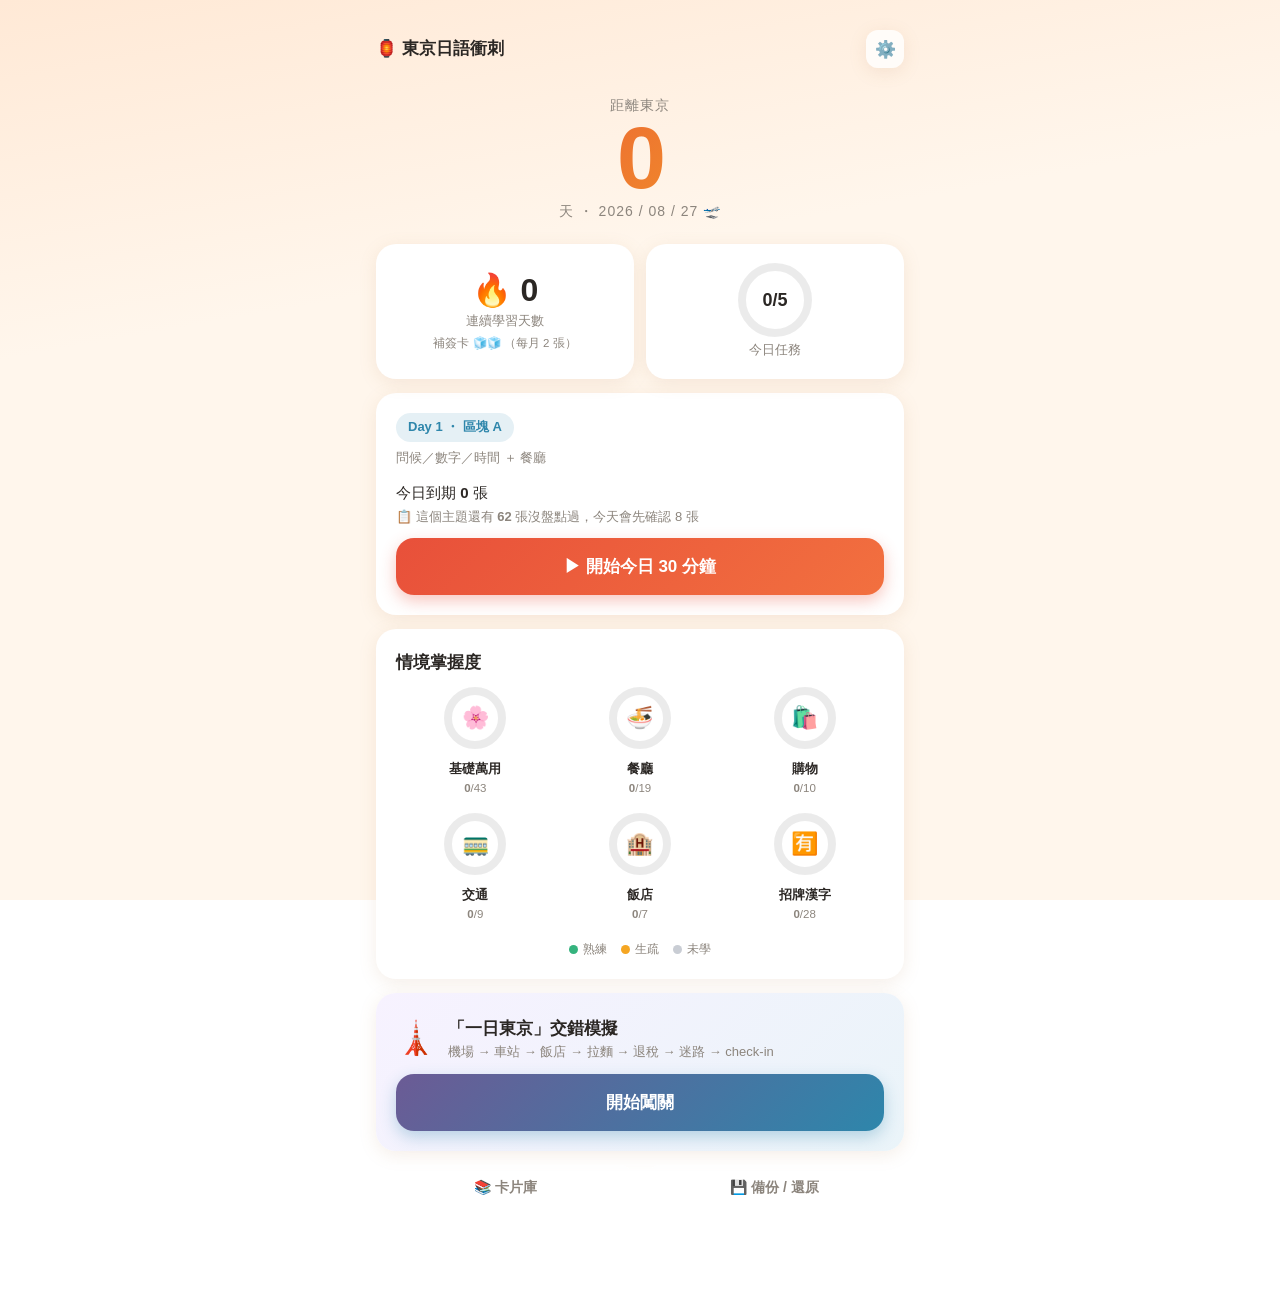
==== commit a211b44d: "feat: 盤點拆進每日課程、跨裝置同步碼、離線 PWA 依實際試用回饋改造兩件事。  診斷改造 - 移除 3 天前置診斷 gate，Day 1 直接開始學習 - 改為每日課程開頭的「今日盤點」，只盤" ====
--- a/東京日語衝刺.html
+++ b/東京日語衝刺.html
@@ -5,6 +5,7 @@
 <meta name="viewport" content="width=device-width,initial-scale=1,viewport-fit=cover">
 <meta name="theme-color" content="#FFE9D6">
 <meta name="apple-mobile-web-app-capable" content="yes">
+<meta name="apple-mobile-web-app-status-bar-style" content="default">
 <meta name="apple-mobile-web-app-title" content="東京日語">
 <title>東京日語衝刺 🏮</title>
 <link rel="icon" href="data:image/svg+xml,<svg xmlns='http://www.w3.org/2000/svg' viewBox='0 0 100 100'><text y='.9em' font-size='90'>🏮</text></svg>">
@@ -100,8 +101,6 @@
 .btn.ghost{background:transparent;color:var(--muted);box-shadow:none;font-weight:600}
 .btn.warn{background:rgba(229,72,77,.1);color:var(--red)}
 .btn.small{width:auto;padding:9px 14px;font-size:14px;margin:0;flex:none}
-.btn.known{background:linear-gradient(135deg,var(--green),#4CC38A);color:#fff}
-.btn.rusty{background:linear-gradient(135deg,var(--yellow),#F7B955);color:#fff}
 
 /* ---------- 首頁 ---------- */
 .row2{display:grid;grid-template-columns:1fr 1fr;gap:12px;margin-bottom:14px}
@@ -159,14 +158,23 @@
 .seg.cur{opacity:1;background:#fff;box-shadow:var(--shadow);transform:scale(1.04)}
 .counter-line{text-align:center;color:var(--muted);font-size:13px;margin-bottom:10px;font-variant-numeric:tabular-nums}
 
-/* ---------- 診斷 ---------- */
-.diag-card{text-align:center;padding:34px 22px}
-.diag-q{font-size:26px;font-weight:700;margin:14px 0 10px;line-height:1.45}
-.diag-btns{display:grid;grid-template-columns:1fr 1fr;gap:12px;margin-bottom:14px}
-.diag-btns .btn{margin-top:0;padding:20px 10px;font-size:16px}
 .badge{
   display:inline-block;padding:4px 12px;border-radius:99px;font-size:12.5px;font-weight:700;
 }
+
+/* ---------- 今日盤點三選一 ---------- */
+.triage-btns{display:grid;grid-template-columns:repeat(3,1fr);gap:8px;margin:4px 0 10px}
+.triage{
+  border:none;border-radius:16px;padding:14px 4px;min-height:88px;cursor:pointer;
+  display:flex;flex-direction:column;align-items:center;justify-content:center;gap:6px;
+  font-family:inherit;color:#fff;transition:transform .08s;
+}
+.triage:active{transform:scale(.95)}
+.triage .t-emoji{font-size:22px;line-height:1}
+.triage b{font-size:12.5px;font-weight:700;letter-spacing:-.3px;line-height:1.3}
+.t-known{background:linear-gradient(135deg,var(--green),#4CC38A)}
+.t-quick{background:linear-gradient(135deg,var(--yellow),#F7B955)}
+.t-cold{background:linear-gradient(135deg,#F2743A,#E5684D)}
 
 /* ---------- 翻卡 ---------- */
 .flip{perspective:1200px;min-height:300px;margin-bottom:14px;cursor:pointer}
@@ -256,9 +264,9 @@
 
 /* ---------- 完成慶祝 ---------- */
 .celebrate{background:linear-gradient(160deg,#FFFDF6,#FFF0DE)}
-.recap{display:grid;grid-template-columns:repeat(3,1fr);gap:8px;margin:18px 0}
+.recap{display:grid;grid-template-columns:repeat(auto-fit,minmax(64px,1fr));gap:8px;margin:18px 0}
 .recap div{display:flex;flex-direction:column;gap:2px}
-.recap b{font-size:23px}
+.recap b{font-size:22px}
 .recap span{font-size:12px;color:var(--muted)}
 .streak-line{font-size:15px;margin:6px 0}
 .quote{margin-top:14px;font-size:14.5px;color:#5F594F;font-style:italic;background:rgba(0,0,0,.035);padding:12px;border-radius:12px}
@@ -303,6 +311,24 @@
   font-family:inherit;margin:12px 0 4px;background:#fff;color:var(--text);
 }
 .input:focus{outline:none;border-color:var(--primary)}
+code{
+  background:rgba(0,0,0,.05);padding:1px 6px;border-radius:6px;
+  font-family:ui-monospace,SFMono-Regular,Menlo,monospace;font-size:.9em;
+}
+
+/* ---------- 同步碼 ---------- */
+.synccode{
+  font-family:ui-monospace,SFMono-Regular,Menlo,monospace;
+  font-size:21px;font-weight:700;letter-spacing:1.5px;text-align:center;
+  background:linear-gradient(160deg,#F7F2FF,#EAF4F9);
+  border:1px dashed rgba(46,134,171,.4);border-radius:14px;
+  padding:16px 10px;margin:12px 0 6px;cursor:pointer;user-select:all;
+  word-break:break-all;
+}
+.synccode:active{transform:scale(.99)}
+.sync-link{margin-top:16px;padding-top:14px;border-top:1px solid var(--line)}
+.sync-link .input{margin:0 0 8px;font-family:ui-monospace,SFMono-Regular,Menlo,monospace;letter-spacing:1px}
+.sync-link .btn{margin-top:0}
 
 /* ---------- toast ---------- */
 #toast{
@@ -324,6 +350,27 @@
 <body>
 <div id="app"></div>
 <div id="toast"></div>
+<script>
+/* ==========================================================================
+   跨裝置同步設定（選填）
+   --------------------------------------------------------------------------
+   留空時 App 一切正常，只是沒有跨裝置同步 —— 進度仍然存在這台裝置的
+   localStorage 裡，也仍然可以用「匯出 / 匯入 JSON」搬家。
+
+   要啟用同步：
+     1. 到 https://supabase.com 開一個免費專案
+     2. SQL Editor → 貼上 supabase-setup.sql 並執行
+     3. Settings → API → 把 Project URL 和 anon / public key 填到下面
+
+   ⚠️ 這裡只能放 anon / public key —— 它設計上就是要公開的，配合資料表的
+      RLS（表本身完全鎖死，外界只能透過 pull / push 兩支函式存取）。
+      千萬不要貼 service_role key，那把鑰匙會繞過所有權限。
+   ========================================================================== */
+
+const SUPABASE_URL = '';       // 例：https://abcdefghijklmnop.supabase.co
+const SUPABASE_ANON_KEY = '';  // 例：eyJhbGciOiJIUzI1NiIsInR5cCI6...
+
+</script>
 <script>
 /* ==========================================================================
    東京旅遊日語 30 天衝刺 — 內容資料庫
@@ -837,6 +884,177 @@
 </script>
 <script>
 /* ==========================================================================
+   跨裝置同步（同步碼，無帳號）
+
+   設計前提：localStorage 永遠是唯一的真實來源，雲端只是同步層。
+   沒網路、沒設定同步碼時，App 的行為跟完全沒有這個檔案一模一樣 ——
+   人在東京、地下街收不到訊號的時候，學習流程一秒都不能被擋住。
+   ========================================================================== */
+
+/* 去掉容易看錯的 0 O 1 I l */
+const SYNC_ALPHABET = 'ABCDEFGHJKMNPQRSTUVWXYZ23456789';
+const SYNC_CODE_LEN = 12;
+
+function syncConfigured() {
+  return typeof SUPABASE_URL === 'string' && SUPABASE_URL.length > 0
+      && typeof SUPABASE_ANON_KEY === 'string' && SUPABASE_ANON_KEY.length > 0;
+}
+function syncEnabled() {
+  return syncConfigured() && S.sync && S.sync.code;
+}
+
+function newSyncCode() {
+  const bytes = new Uint8Array(SYNC_CODE_LEN);
+  crypto.getRandomValues(bytes);
+  let out = '';
+  for (let i = 0; i < bytes.length; i++) out += SYNC_ALPHABET[bytes[i] % SYNC_ALPHABET.length];
+  return out;
+}
+function prettyCode(code) {
+  return code ? code.replace(/(.{4})(?=.)/g, '$1-') : '';
+}
+function normalizeCode(s) {
+  return (s || '').toUpperCase().replace(/[^A-Z0-9]/g, '');
+}
+
+async function rpc(fn, body) {
+  const res = await fetch(SUPABASE_URL.replace(/\/+$/, '') + '/rest/v1/rpc/' + fn, {
+    method: 'POST',
+    headers: {
+      'apikey': SUPABASE_ANON_KEY,
+      'Authorization': 'Bearer ' + SUPABASE_ANON_KEY,
+      'Content-Type': 'application/json'
+    },
+    body: JSON.stringify(body)
+  });
+  if (!res.ok) throw new Error('伺服器回應 ' + res.status);
+  const text = await res.text();
+  return text ? JSON.parse(text) : null;
+}
+
+/* --------------------------------------------------------------------------
+   合併：兩台裝置各練各的也不能弄丟任何一邊的紀錄
+   -------------------------------------------------------------------------- */
+function mergeState(local, remote) {
+  if (!remote || typeof remote !== 'object' || !remote.cards) return local;
+  const out = JSON.parse(JSON.stringify(local));
+
+  // 卡片：逐張取「最近複習過」的那份；盤點結果只要有一邊做過就算數
+  Object.keys(remote.cards).forEach(id => {
+    const r = remote.cards[id];
+    const l = out.cards[id];
+    if (!l) { out.cards[id] = r; return; }
+    if ((r.lastReviewed || 0) > (l.lastReviewed || 0)) out.cards[id] = r;
+    const merged = out.cards[id];
+    if ((r.triaged || l.triaged) && !merged.triaged) {
+      merged.triaged = true;
+      merged.seed = merged.seed || r.seed || l.seed || null;
+    }
+  });
+
+  // 每日紀錄：以日期聯集，同一天以本機為準
+  Object.keys(remote.days || {}).forEach(k => { if (!out.days[k]) out.days[k] = remote.days[k]; });
+
+  // streak：採用 lastDay 較晚的那份，best 取大、補簽卡取小（保守）
+  const rs = remote.streak, ls = out.streak;
+  if (rs) {
+    const takeRemote = rs.lastDay && (!ls.lastDay || rs.lastDay > ls.lastDay);
+    out.streak = Object.assign({}, takeRemote ? rs : ls);
+    out.streak.best = Math.max(ls.best || 0, rs.best || 0);
+    out.streak.freezes = Math.min(
+      typeof ls.freezes === 'number' ? ls.freezes : 2,
+      typeof rs.freezes === 'number' ? rs.freezes : 2
+    );
+  }
+
+  // 反思：以日期去重聯集
+  const seenDay = {};
+  out.reflections.forEach(r => { seenDay[r.day] = true; });
+  (remote.reflections || []).forEach(r => {
+    if (!seenDay[r.day]) { out.reflections.push(r); seenDay[r.day] = true; }
+  });
+  out.reflections.sort((a, b) => (a.day < b.day ? -1 : 1));
+
+  // 一日東京通關紀錄：以日期＋分數去重
+  const runs = {};
+  (out.tokyo.runs || []).concat(((remote.tokyo || {}).runs) || [])
+    .forEach(r => { runs[r.day + '|' + JSON.stringify(r.scores)] = r; });
+  out.tokyo.runs = Object.keys(runs).map(k => runs[k]);
+
+  // 盤點統計直接從卡片重算，避免兩邊相加變成重複計數
+  const t = { known: 0, quick: 0, cold: 0 };
+  Object.keys(out.cards).forEach(id => {
+    const st = out.cards[id];
+    if (!st.triaged) return;
+    if (st.status === 'known') t.known++;
+    else if (st.seed === 'quick') t.quick++;
+    else if (st.seed === 'cold') t.cold++;
+  });
+  out.triage = t;
+
+  // 課表進度以最早開始的那台為準
+  if (remote.startDay && remote.startDay < out.startDay) out.startDay = remote.startDay;
+
+  // out.sync 維持本機的（同步碼本身不從遠端覆蓋）
+  return out;
+}
+
+/* --------------------------------------------------------------------------
+   拉取 / 推送
+   -------------------------------------------------------------------------- */
+async function syncPull(codeOverride) {
+  if (!syncConfigured()) throw new Error('尚未設定雲端同步');
+  const code = normalizeCode(codeOverride || (S.sync && S.sync.code));
+  if (!code) throw new Error('沒有同步碼');
+  const remote = await rpc('pull', { p_code: code });
+  if (remote) S = mergeState(S, remote);
+  S.sync = S.sync || {};
+  S.sync.code = code;
+  S.sync.lastPull = Date.now();
+  save();
+  return !!remote;
+}
+
+async function syncPush() {
+  if (!syncEnabled()) return false;
+  await rpc('push', { p_code: S.sync.code, p_data: S });
+  S.sync.lastPush = Date.now();
+  save();
+  return true;
+}
+
+/* 開啟 App 時拉一次；失敗完全靜音，不干擾學習 */
+function syncOnOpen() {
+  if (!syncEnabled()) return;
+  syncPull().then(() => render()).catch(() => {});
+}
+
+/* 完成當日課程之後推一次，稍微延遲避免連續存檔一直打 */
+let syncTimer = null;
+function syncSoon() {
+  if (!syncEnabled()) return;
+  clearTimeout(syncTimer);
+  syncTimer = setTimeout(() => { syncPush().catch(() => {}); }, 1500);
+}
+
+/* 切到背景時（關 App、切換分頁）補推一次 */
+document.addEventListener('visibilitychange', () => {
+  if (document.visibilityState === 'hidden') syncPush().catch(() => {});
+});
+
+function agoText(ts) {
+  if (!ts) return '尚未同步';
+  const m = Math.floor((Date.now() - ts) / 60000);
+  if (m < 1) return '剛剛';
+  if (m < 60) return m + ' 分鐘前';
+  const h = Math.floor(m / 60);
+  if (h < 24) return h + ' 小時前';
+  return Math.floor(h / 24) + ' 天前';
+}
+
+</script>
+<script>
+/* ==========================================================================
    東京旅遊日語 30 天衝刺 — 應用邏輯
    ========================================================================== */
 
@@ -860,17 +1078,19 @@
 /* ---------------------------- 狀態 ---------------------------- */
 const STORE_KEY = 'jp-sprint-tokyo-v1';
 
+const STATE_VERSION = 2;
+
 function defaultState() {
   return {
-    version: 1,
+    version: STATE_VERSION,
     createdAt: Date.now(),
     startDay: dayKey(),
     cards: {},
-    diag: { done: false, cursor: 0, sessions: 0, lastDay: null, order: null, known: 0, rusty: 0 },
+    triage: { known: 0, quick: 0, cold: 0 },
     streak: { count: 0, best: 0, lastDay: null, freezes: 2, freezeMonth: monthKey(), frozen: [] },
     days: {},
     tokyo: { runs: [] },
-    settings: { newPerDay: 8, romaji: true },
+    settings: { newPerDay: 8, triagePerDay: 8, romaji: true },
     reflections: []
   };
 }
@@ -882,26 +1102,52 @@
     const raw = localStorage.getItem(STORE_KEY);
     if (raw) {
       const parsed = JSON.parse(raw);
+      // 每個子物件都取一份全新的預設值 —— Object.assign 會就地改寫第一個參數，
+      // 共用同一份 defaultState() 會讓預設欄位被舊資料洗掉
       S = Object.assign(defaultState(), parsed);
       S.streak = Object.assign(defaultState().streak, parsed.streak || {});
-      S.diag = Object.assign(defaultState().diag, parsed.diag || {});
       S.settings = Object.assign(defaultState().settings, parsed.settings || {});
       S.tokyo = Object.assign(defaultState().tokyo, parsed.tokyo || {});
+      S.triage = Object.assign(defaultState().triage, parsed.triage || {});
+      migrate();
     }
   } catch (e) { console.warn('讀取進度失敗，改用全新狀態', e); }
   return S;
 }
+
+/* v1 → v2：三天前置診斷改成每日盤點，diagRusty 併入 triaged / seed */
+function migrate() {
+  if ((S.version || 1) >= 2) return;
+  const t = { known: 0, quick: 0, cold: 0 };
+  Object.keys(S.cards).forEach(id => {
+    const st = S.cards[id];
+    if (st.status === 'known') { st.triaged = true; st.seed = null; t.known++; }
+    else if (st.diagRusty || st.status === 'learning') { st.triaged = true; st.seed = 'cold'; t.cold++; }
+    delete st.diagRusty;
+  });
+  S.triage = t;
+  delete S.diag;
+  S.version = STATE_VERSION;
+  save();
+}
 function save() {
   try { localStorage.setItem(STORE_KEY, JSON.stringify(S)); }
   catch (e) { toast('⚠️ 儲存失敗，瀏覽器空間可能已滿'); }
 }
 
 function cs(id) {
-  if (!S.cards[id]) S.cards[id] = { interval: 0, repetitions: 0, easeFactor: 2.5, dueDate: null, status: 'new', lastReviewed: null, lapses: 0 };
+  if (!S.cards[id]) S.cards[id] = {
+    interval: 0, repetitions: 0, easeFactor: 2.5, dueDate: null,
+    status: 'new', lastReviewed: null, lapses: 0,
+    triaged: false, seed: null   // seed: 'quick'（想一下才想到）| 'cold'（說不出來）
+  };
   return S.cards[id];
 }
 function dayRec(k) {
-  if (!S.days[k]) S.days[k] = { stages: {}, done: false, reviewed: 0, introduced: 0, kanjiRight: 0, kanjiTotal: 0, reflection: '', dialogId: null };
+  if (!S.days[k]) S.days[k] = {
+    stages: {}, stageCount: 0, done: false, reviewed: 0, introduced: 0,
+    triaged: 0, kanjiRight: 0, kanjiTotal: 0, reflection: '', dialogId: null
+  };
   return S.days[k];
 }
 
@@ -939,11 +1185,11 @@
 
 /* ---------------------------- 30 天課表 ---------------------------- */
 const ALL_POOLS = ['basics', 'repair', 'restaurant', 'shopping', 'transport', 'hotel', 'kanji'];
+/* 盤點已拆進每日課程，不再佔用前三天，各區塊因此各拉長為一週 */
 const PHASES = [
-  { key: 'diag', name: '診斷重啟', from: 1, to: 3, pools: [], desc: '全卡診斷分流' },
-  { key: 'A', name: '區塊 A', from: 4, to: 9, pools: ['basics', 'repair', 'restaurant'], desc: '問候／數字／時間 ＋ 餐廳' },
-  { key: 'B', name: '區塊 B', from: 10, to: 15, pools: ['shopping', 'transport'], desc: '購物 ＋ 交通問路' },
-  { key: 'C', name: '區塊 C', from: 16, to: 21, pools: ['hotel', 'kanji'], desc: '飯店 ＋ 招牌漢字閱讀' },
+  { key: 'A', name: '區塊 A', from: 1, to: 7, pools: ['basics', 'repair', 'restaurant'], desc: '問候／數字／時間 ＋ 餐廳' },
+  { key: 'B', name: '區塊 B', from: 8, to: 14, pools: ['shopping', 'transport'], desc: '購物 ＋ 交通問路' },
+  { key: 'C', name: '區塊 C', from: 15, to: 21, pools: ['hotel', 'kanji'], desc: '飯店 ＋ 招牌漢字閱讀' },
   { key: 'MIX', name: '交錯模擬', from: 22, to: 27, pools: ALL_POOLS, desc: '「一日東京」串場模擬' },
   { key: 'FINE', name: '高頻精煉', from: 28, to: 30, pools: ALL_POOLS, starOnly: true, desc: '只練高頻句 ＋ 修復策略' }
 ];
@@ -955,18 +1201,12 @@
   const p = Math.min(1, elapsed / total);
   return Math.min(30, Math.max(1, Math.floor(p * 29) + 1));
 }
-/* 診斷做完就進正課，就算日曆上還在 Day 1–3 也一樣 */
-function curriculumDay() {
+function currentPhase() {
   const d = virtualDay();
-  return S.diag.done ? Math.max(4, d) : d;
-}
-function currentPhase() {
-  if (!S.diag.done) return PHASES[0];
-  const d = curriculumDay();
   return PHASES.find(p => d >= p.from && d <= p.to) || PHASES[PHASES.length - 1];
 }
 function tokyoUnlocked() {
-  return S.diag.done && (curriculumDay() >= 22 || daysLeft() <= 6);
+  return virtualDay() >= 22 || daysLeft() <= 6;
 }
 
 /* ---------------------------- 掌握度 ---------------------------- */
@@ -975,7 +1215,7 @@
   if (!st) return 'new';
   if (st.status === 'known') return 'strong';
   if (st.repetitions >= 2 && st.interval >= 3) return 'strong';
-  if (st.status === 'learning' || st.diagRusty) return 'weak';
+  if (st.status === 'learning' || st.triaged) return 'weak';
   return 'new';
 }
 function groupStats(group) {
@@ -1035,18 +1275,30 @@
   return list;
 }
 
-function newCardsToday(phase, dueCount) {
+/* 當前階段卡池裡還沒盤點過的卡 */
+function untriagedInPool(phase) {
+  return poolCards(phase).filter(c => { const st = S.cards[c.id]; return !st || !st.triaged; });
+}
+
+/* 今日盤點清單：只抽今天主題的卡，高頻優先 */
+function buildTriage(phase) {
+  const pool = shuffle(untriagedInPool(phase)).sort((a, b) => (b.star ? 1 : 0) - (a.star ? 1 : 0));
+  return pool.slice(0, S.settings.triagePerDay).map(c => c.id);
+}
+
+function newCardsToday(phase, dueCount, exclude) {
   const rec = dayRec(dayKey());
   const limit = (dueCount > 25 ? 4 : S.settings.newPerDay) - rec.introduced;
   if (limit <= 0) return [];
+  const skip = exclude || [];
   const pool = poolCards(phase).filter(c => {
     const st = S.cards[c.id];
-    return !st || st.status === 'new';
+    return (!st || st.status === 'new') && skip.indexOf(c.id) < 0;
   });
-  // 診斷標為「生疏」的優先，其次高頻卡
+  // 已盤點的優先（使用者確認過不會），其次高頻卡
   const rank = c => {
     const st = S.cards[c.id];
-    return (st && st.diagRusty ? 0 : 2) + (c.star ? 0 : 1);
+    return (st && st.triaged ? 0 : 2) + (c.star ? 0 : 1);
   };
   pool.sort((a, b) => rank(a) - rank(b));
   return pool.slice(0, limit);
@@ -1074,10 +1326,16 @@
   });
 }
 
-function buildSrsQueue(phase) {
+function buildSrsQueue(phase, excludeIds) {
   const due = dueCardIds();
-  const newOnes = newCardsToday(phase, due.length).map(c => c.id);
-  newOnes.forEach(id => { const st = cs(id); st.status = 'learning'; st.dueDate = Date.now(); });
+  const newOnes = newCardsToday(phase, due.length, excludeIds).map(c => c.id);
+  newOnes.forEach(id => {
+    const st = cs(id);
+    st.status = 'learning';
+    st.dueDate = Date.now();
+    // 盤點時選「想一下才想到」→ 跳過最初一輪，第一次答對就直接排到 3 天後
+    if (st.seed === 'quick' && st.repetitions === 0) st.repetitions = 1;
+  });
   if (newOnes.length) { dayRec(dayKey()).introduced += newOnes.length; save(); }
 
   let queue = shuffle(due).concat(newOnes);
@@ -1093,7 +1351,7 @@
 function pickDialogue(phase) {
   let pool = DIALOGUES.filter(d => phase.pools.indexOf(d.scenario) >= 0);
   if (!pool.length) pool = DIALOGUES;
-  return pool[curriculumDay() % pool.length];
+  return pool[virtualDay() % pool.length];
 }
 
 function buildKanjiQuiz(phase) {
@@ -1122,7 +1380,6 @@
 let route = 'home';
 let L = null;   // 每日課程 session
 let T = null;   // 一日東京 session
-let D = null;   // 診斷 session
 
 const app = () => $('#app');
 
@@ -1139,7 +1396,6 @@
   el.scrollTop = 0;
   window.scrollTo(0, 0);
   if (route === 'home') el.innerHTML = viewHome();
-  else if (route === 'diag') el.innerHTML = viewDiag();
   else if (route === 'lesson') el.innerHTML = viewLesson();
   else if (route === 'tokyo') el.innerHTML = viewTokyo();
   else if (route === 'browse') el.innerHTML = viewBrowse();
@@ -1165,11 +1421,12 @@
   checkStreakBroken();
   const dl = daysLeft();
   const phase = currentPhase();
-  const vd = curriculumDay();
+  const vd = virtualDay();
   const rec = dayRec(dayKey());
   const due = dueCardIds().length;
+  const toTriage = untriagedInPool(phase).length;
   const doneToday = rec.done;
-  const totalTasks = 5;
+  const totalTasks = rec.stageCount || 5;
   const doneStages = Object.keys(rec.stages).filter(k => rec.stages[k]).length;
 
   let banner = '';
@@ -1178,27 +1435,6 @@
       <div>🧊 昨天沒練到。這個月還有 <b>${S.streak.freezes}</b> 張補簽卡，要用一張保住 ${S.streak.count} 天連續紀錄嗎？</div>
       <button class="btn small" data-act="freeze">用補簽卡</button>
     </div>`;
-  }
-
-  if (!S.diag.done) {
-    const total = CARDS.length;
-    const doneN = S.diag.cursor;
-    return `
-    ${header()}
-    <div class="countdown">
-      <div class="cd-label">距離東京</div>
-      <div class="cd-num">${dl}</div>
-      <div class="cd-label">天 ・ 2026 / 08 / 27 🛫</div>
-    </div>
-    <div class="card hero">
-      <div class="hero-emoji">🧭</div>
-      <h2>先做一次診斷</h2>
-      <p class="muted">你不是從零開始 —— 先快速掃過全部 ${total} 張卡，把「已經會的」挑掉，剩下的才進入複習排程。分 3 天完成，每天最多 50 張。</p>
-      <div class="progress"><div class="progress-fill" style="width:${(doneN / total * 100).toFixed(1)}%"></div></div>
-      <div class="muted small">已分流 ${doneN} / ${total} 張 ・ 已完成 ${S.diag.sessions} / 3 次</div>
-      <button class="btn primary big" data-act="startDiag">${doneN ? '繼續診斷' : '開始診斷'}</button>
-    </div>
-    ${footerNav()}`;
   }
 
   const groups = SCENARIO_GROUPS.map(g => {
@@ -1240,6 +1476,7 @@
     <div class="phase-tag">Day ${vd} ・ ${phase.name}</div>
     <div class="muted small">${phase.desc}</div>
     <div class="due-line">今日到期 <b>${due}</b> 張${due > 25 ? '<span class="warn"> ・ 卡量偏多，今天新卡自動降為 4 張</span>' : ''}</div>
+    ${toTriage ? `<div class="muted small">📋 這個主題還有 <b>${toTriage}</b> 張沒盤點過，今天會先確認 ${Math.min(toTriage, S.settings.triagePerDay)} 張</div>` : ''}
     <button class="btn primary big" data-act="startLesson">${doneToday ? '🔁 再練一次' : '▶︎ 開始今日 30 分鐘'}</button>
     ${doneToday ? '<div class="muted small center">今天已完成 ✨ 明天見！</div>' : ''}
   </div>
@@ -1277,129 +1514,131 @@
   </div><div class="pad"></div>`;
 }
 
-/* ---------------------------- 診斷模式 ---------------------------- */
-function startDiag() {
-  if (!S.diag.order) { S.diag.order = shuffle(CARDS.map(c => c.id)); save(); }
-  D = { count: 0, limit: 50 };
-  go('diag');
-}
-function viewDiag() {
-  const total = CARDS.length;
-  const i = S.diag.cursor;
-  if (i >= total) {
-    S.diag.done = true; save();
-    return celebrateBlock('🎉', '診斷完成！',
-      `你標記了 <b>${S.diag.known}</b> 張「已經會」、<b>${S.diag.rusty}</b> 張「生疏」。<br>
-       生疏的卡不會一次全丟給你 —— 會依 30 天課表分階段、每天約 ${S.settings.newPerDay} 張慢慢釋出。<br>
-       「已經會」的卡不進複習，但末期模擬會隨機抽查。`,
-      '進入每日課程', 'finishDiag');
-  }
-  if (D && D.count >= D.limit) {
-    return celebrateBlock('☕️', '今天的診斷完成了',
-      `已分流 ${i} / ${total} 張。<br>診斷刻意分 3 天做完 —— 一次掃太多，判斷會失準。`,
-      '回首頁', 'finishDiagSession', '不等了，繼續診斷', 'contDiag');
-  }
-  const c = CARD_BY_ID[S.diag.order[i]];
-  const sc = SCENARIOS[c.scenario];
-  return `
-  <div class="topbar"><button class="icon-btn" data-act="go-home">←</button>
-    <div class="brand">診斷分流</div><div class="counter">${i + 1} / ${total}</div></div>
-  <div class="progress slim"><div class="progress-fill" style="width:${((i) / total * 100).toFixed(1)}%"></div></div>
-  <div class="card diag-card">
-    <div class="badge" style="background:${sc.color}1a;color:${sc.color}">${sc.emoji} ${sc.name}</div>
-    <div class="diag-q">${esc(c.zh)}</div>
-    <div class="muted">心裡默唸一次日語 —— 說得出來嗎？</div>
-  </div>
-  <div class="diag-btns">
-    <button class="btn known" data-act="diagKnown">✅ 已經會了</button>
-    <button class="btn rusty" data-act="diagRusty">😅 生疏了</button>
-  </div>
-  <div class="muted small center">「已經會了」的卡不會進入每日複習，但末期模擬會隨機抽查。</div>`;
-}
-function diagAnswer(known) {
-  const id = S.diag.order[S.diag.cursor];
-  const st = cs(id);
-  if (known) {
-    st.status = 'known'; st.dueDate = null; st.diagRusty = false;
-    S.diag.known++;
-  } else {
-    // 生疏 → 納入 SRS 候補池，實際排入由 30 天課表按階段、每天 8 張釋出
-    st.status = 'new'; st.diagRusty = true; st.dueDate = null;
-    st.interval = 0; st.repetitions = 0;
-    S.diag.rusty++;
-  }
-  S.diag.cursor++;
-  D.count++;
-  if (D.count >= D.limit || S.diag.cursor >= CARDS.length) {
-    S.diag.sessions++;
-    S.diag.lastDay = dayKey();
-  }
-  save();
-  render();
-}
-
 /* ---------------------------- 每日課程 ---------------------------- */
-const STAGE_META = [
-  { key: 'warmup', name: '暖身', emoji: '☀️', mins: 3 },
-  { key: 'srs', name: '主複習', emoji: '🎴', mins: 8 },
-  { key: 'dialog', name: '情境對話', emoji: '🗣️', mins: 15 },
-  { key: 'kanji', name: '漢字快閃', emoji: '🈶', mins: 4 },
-  { key: 'reflect', name: '反思', emoji: '✍️', mins: 1 }
-];
+const STAGE_DEF = {
+  triage:  { name: '今日盤點', emoji: '📋', mins: 2 },
+  warmup:  { name: '暖身',     emoji: '☀️', mins: 3 },
+  srs:     { name: '主複習',   emoji: '🎴', mins: 8 },
+  dialog:  { name: '情境對話', emoji: '🗣️', mins: 13 },
+  kanji:   { name: '漢字快閃', emoji: '🈶', mins: 3 },
+  reflect: { name: '反思',     emoji: '✍️', mins: 1 }
+};
 
 function startLesson() {
   const phase = currentPhase();
   const due = dueCardIds();
+  const triage = buildTriage(phase);
+  const warmup = buildWarmup();
+  const srs = buildSrsQueue(phase, triage);   // 今天要盤點的卡不重複當新卡出現
+  const kanji = buildKanjiQuiz(phase);
+
+  // 只把有內容的關卡排進今天的流程
+  const stages = [];
+  if (triage.length) stages.push('triage');
+  if (warmup.length) stages.push('warmup');
+  if (srs.length) stages.push('srs');
+  stages.push('dialog');
+  if (kanji.length) stages.push('kanji');
+  stages.push('reflect');
+
   L = {
-    phase: phase,
+    phase: phase, stages: stages,
     stage: 0, idx: 0, flipped: false, picked: null, revealed: false,
-    warmup: buildWarmup(),
-    srs: buildSrsQueue(phase),
+    triage: triage, warmup: warmup, srs: srs, kanji: kanji,
     dialog: pickDialogue(phase),
-    kanji: buildKanjiQuiz(phase),
-    stats: { warmupRight: 0, warmupTotal: 0, srsDone: 0, kanjiRight: 0, kanjiTotal: 0, dialogDone: 0 },
-    overload: due.length > 25,
-    rec: null
+    stats: { warmupRight: 0, warmupTotal: 0, srsDone: 0, kanjiRight: 0, kanjiTotal: 0, dialogDone: 0, triaged: 0 },
+    overload: due.length > 25
   };
-  dayRec(dayKey()).dialogId = L.dialog.id;
+  const rec = dayRec(dayKey());
+  rec.dialogId = L.dialog.id;
+  rec.stageCount = stages.length;
   save();
   if (L.overload) toast('今天到期卡超過 25 張，新卡自動降為 4 張 👍');
   go('lesson');
 }
 
 function lessonBar() {
-  const segs = STAGE_META.map((s, i) => {
+  const cur = STAGE_DEF[L.stages[Math.min(L.stage, L.stages.length - 1)]];
+  const segs = L.stages.map((k, i) => {
     const cls = i < L.stage ? 'done' : i === L.stage ? 'cur' : '';
-    return `<div class="seg ${cls}" title="${s.name}"><span>${s.emoji}</span></div>`;
+    return `<div class="seg ${cls}" title="${STAGE_DEF[k].name}"><span>${STAGE_DEF[k].emoji}</span></div>`;
   }).join('');
   return `<div class="topbar"><button class="icon-btn" data-act="quitLesson">✕</button>
-    <div class="brand">${STAGE_META[Math.min(L.stage, 4)].emoji} ${STAGE_META[Math.min(L.stage, 4)].name}
-    <span class="muted xsmall">約 ${STAGE_META[Math.min(L.stage, 4)].mins} 分</span></div>
+    <div class="brand">${cur.emoji} ${cur.name}
+    <span class="muted xsmall">約 ${cur.mins} 分</span></div>
     <div class="counter"></div></div>
     <div class="segbar">${segs}</div>`;
 }
 
+const STAGE_VIEW = {
+  triage: () => stageTriage(), warmup: () => stageWarmup(), srs: () => stageSrs(),
+  dialog: () => stageDialog(), kanji: () => stageKanji(), reflect: () => stageReflect()
+};
+
 function viewLesson() {
   if (!L) { route = 'home'; return viewHome(); }
-  if (L.stage === 0) return lessonBar() + stageWarmup();
-  if (L.stage === 1) return lessonBar() + stageSrs();
-  if (L.stage === 2) return lessonBar() + stageDialog();
-  if (L.stage === 3) return lessonBar() + stageKanji();
-  if (L.stage === 4) return lessonBar() + stageReflect();
-  return stageCelebrate();
+  if (L.stage >= L.stages.length) return stageCelebrate();
+  return lessonBar() + STAGE_VIEW[L.stages[L.stage]]();
 }
 
 function nextStage() {
   const rec = dayRec(dayKey());
-  rec.stages[STAGE_META[L.stage].key] = true;
+  rec.stages[L.stages[L.stage]] = true;
   L.stage++; L.idx = 0; L.flipped = false; L.picked = null; L.revealed = false;
-  if (L.stage >= 5) finishDay();
+  if (L.stage >= L.stages.length) finishDay();
   save(); render();
+}
+
+/* --- 0. 今日盤點 --------------------------------------------------------
+   關鍵設計：不論想不想得起來，答案都會翻出來。
+   所以盤點同時是一次曝光，不是純考試。                                    */
+function stageTriage() {
+  if (L.idx >= L.triage.length) {
+    const left = untriagedInPool(L.phase).length;
+    return doneBlock(`盤點完成 ${L.triage.length} 張 📋`,
+      left ? `這個主題還有 ${left} 張，明天的課程會繼續盤。` : '這個主題全部盤完了，接下來就專心複習 👌');
+  }
+  const c = CARD_BY_ID[L.triage[L.idx]];
+  const sc = SCENARIOS[c.scenario];
+  const intro = L.idx === 0
+    ? `<div class="intro">📋 <b>今日盤點</b><br><span class="muted">先確認你已經會什麼。想不出來完全沒關係 —— 答案一定會翻給你看。</span></div>`
+    : '';
+  return `
+  ${intro}
+  <div class="counter-line">${L.idx + 1} / ${L.triage.length}</div>
+  <div class="flip ${L.flipped ? 'flipped' : ''}" data-act="flip">
+    <div class="flip-inner">
+      <div class="face front">
+        <div class="badge" style="background:${sc.color}1a;color:${sc.color}">${sc.emoji} ${sc.name}</div>
+        <div class="zh-big">${esc(c.zh)}</div>
+        <div class="say-hint">🗣️ 試著說說看<br><span class="muted small">想不出來就直接點卡片</span></div>
+      </div>
+      <div class="face back">
+        <div class="jp-big">${esc(c.jp)}</div>
+        <div class="kana">${esc(c.kana)}</div>
+        ${S.settings.romaji ? `<div class="romaji">${esc(c.romaji)}</div>` : ''}
+        <div class="zh-small">${esc(c.zh)}</div>
+      </div>
+    </div>
+  </div>
+  ${L.flipped ? triageButtons() : '<div class="muted center tap-hint">👆 點卡片看答案</div>'}`;
+}
+
+function triageButtons() {
+  const g = [
+    ['known', '秒答', '✅', 't-known'],
+    ['quick', '想一下才想到', '🤔', 't-quick'],
+    ['cold', '說不出來', '😅', 't-cold']
+  ];
+  return `<div class="triage-btns">${g.map(x =>
+    `<button class="triage ${x[3]}" data-act="triagePick" data-v="${x[0]}">
+      <span class="t-emoji">${x[2]}</span><b>${x[1]}</b></button>`
+  ).join('')}</div>
+  <div class="muted xsmall center">「秒答」的卡不進每日複習，末期模擬時才會抽查。</div>`;
 }
 
 /* --- 1. 暖身 --- */
 function stageWarmup() {
-  if (!L.warmup.length) return skipBlock('昨天沒有複習紀錄，暖身先跳過 ☀️');
   if (L.idx >= L.warmup.length) return doneBlock(`暖身完成 ${L.stats.warmupRight} / ${L.stats.warmupTotal} ✅`);
   const q = L.warmup[L.idx];
   const opts = q.options.map(o => {
@@ -1423,7 +1662,6 @@
 
 /* --- 2. SRS 主複習 --- */
 function stageSrs() {
-  if (!L.srs.length) return skipBlock('今天沒有到期的卡，直接進下一關 🎴');
   if (L.idx >= L.srs.length) return doneBlock(`主複習完成 ${L.stats.srsDone} 張 🎴`);
   const item = L.srs[L.idx];
   const c = CARD_BY_ID[item.id];
@@ -1540,6 +1778,7 @@
     <div class="recap">
       <div><b>${rec.reviewed}</b><span>複習卡</span></div>
       <div><b>${rec.introduced}</b><span>新卡</span></div>
+      ${rec.triaged ? `<div><b>${rec.triaged}</b><span>盤點</span></div>` : ''}
       <div><b>${rec.kanjiRight}/${rec.kanjiTotal}</b><span>漢字</span></div>
     </div>
     <div class="streak-line">🔥 連續 <b>${S.streak.count}</b> 天 ・ 距東京還有 <b>${daysLeft()}</b> 天</div>
@@ -1551,19 +1790,10 @@
 /* Array.from 而非 split('')：emoji 是 UTF-16 代理對，split('') 會把它切成兩半 */
 function confettiPieces(str) { return Array.from(str); }
 
-function skipBlock(msg) {
-  return `<div class="card hero"><div class="hero-emoji">⏭️</div><p>${esc(msg)}</p>
-    <button class="btn primary big" data-act="nextStage">繼續 →</button></div>`;
-}
-function doneBlock(msg) {
+function doneBlock(msg, sub) {
   return `<div class="card hero"><div class="hero-emoji">✅</div><h2>${msg}</h2>
+    ${sub ? `<p class="muted small">${esc(sub)}</p>` : ''}
     <button class="btn primary big" data-act="nextStage">下一關 →</button></div>`;
-}
-function celebrateBlock(emoji, title, html, btn, act, btn2, act2) {
-  return `<div class="card hero"><div class="hero-emoji">${emoji}</div><h2>${title}</h2>
-    <p class="muted">${html}</p>
-    <button class="btn primary big" data-act="${act}">${btn}</button>
-    ${btn2 ? `<button class="btn ghost" data-act="${act2}">${btn2}</button>` : ''}</div>`;
 }
 
 function finishDay() {
@@ -1571,6 +1801,7 @@
   rec.done = true;
   bumpStreak();
   save();
+  syncSoon();
 }
 
 /* ---------------------------- 一日東京 ---------------------------- */
@@ -1635,12 +1866,12 @@
     const lv = cardLevel(c);
     const dot = lv === 'strong' ? 'green' : lv === 'weak' ? 'yellow' : 'gray';
     const st = S.cards[c.id];
-    let meta = '未學';
+    let meta = '未盤點';
     if (st && st.status === 'known') meta = '已會';
     else if (st && st.status === 'learning' && st.dueDate) {
       const d = Math.max(0, Math.ceil((st.dueDate - startOfToday()) / DAY_MS));
       meta = d <= 0 ? '今天' : d + ' 天後';
-    } else if (st && st.diagRusty) meta = '待排入';
+    } else if (st && st.triaged) meta = '待排入';
     return `<div class="browse-row">
       <i class="dot ${dot}"></i>
       <div class="br-main"><div class="br-jp">${c.star ? '★ ' : ''}${esc(c.jp)}</div>
@@ -1658,18 +1889,19 @@
 
 /* ---------------------------- 備份 ---------------------------- */
 function viewBackup() {
-  const diagnosed = CARDS.filter(c => { const st = S.cards[c.id]; return st && (st.status !== 'new' || st.diagRusty); }).length;
+  const triaged = CARDS.filter(c => { const st = S.cards[c.id]; return st && st.triaged; }).length;
   const inSrs = CARDS.filter(c => S.cards[c.id] && S.cards[c.id].status === 'learning').length;
-  const waiting = CARDS.filter(c => { const st = S.cards[c.id]; return st && st.status === 'new' && st.diagRusty; }).length;
+  const waiting = CARDS.filter(c => { const st = S.cards[c.id]; return st && st.status === 'new' && st.triaged; }).length;
   return `<div class="topbar"><button class="icon-btn" data-act="go-home">←</button>
     <div class="brand">⚙️ 設定與備份</div><div class="counter"></div></div>
   <div class="card">
     <h3>進度概況</h3>
     <div class="kv"><span>開始日期</span><b>${S.startDay}</b></div>
-    <div class="kv"><span>虛擬進度</span><b>Day ${curriculumDay()} ・ ${currentPhase().name}</b></div>
-    <div class="kv"><span>已診斷卡片</span><b>${diagnosed} / ${CARDS.length}</b></div>
+    <div class="kv"><span>課表進度</span><b>Day ${virtualDay()} ・ ${currentPhase().name}</b></div>
+    <div class="kv"><span>已盤點卡片</span><b>${triaged} / ${CARDS.length}</b></div>
     <div class="kv"><span>已排入複習</span><b>${inSrs} 張</b></div>
     <div class="kv"><span>等待釋出</span><b>${waiting} 張</b></div>
+    <div class="kv"><span>盤點結果</span><b>秒答 ${S.triage.known} ・ 想一下 ${S.triage.quick} ・ 說不出 ${S.triage.cold}</b></div>
     <div class="kv"><span>連續天數</span><b>${S.streak.count}（最佳 ${S.streak.best || 0}）</b></div>
     <div class="kv"><span>本月補簽卡</span><b>${S.streak.freezes} / 2</b></div>
   </div>
@@ -1680,19 +1912,53 @@
       <select id="newperday" class="select">
         ${[4, 6, 8, 10, 12].map(n => `<option value="${n}" ${S.settings.newPerDay === n ? 'selected' : ''}>${n} 張</option>`).join('')}
       </select></div>
+    <div class="kv"><span>每日盤點量</span>
+      <select id="triageperday" class="select">
+        ${[4, 6, 8, 10, 12].map(n => `<option value="${n}" ${S.settings.triagePerDay === n ? 'selected' : ''}>${n} 張</option>`).join('')}
+      </select></div>
   </div>
+  ${syncCard()}
   <div class="card">
     <h3>備份 / 還原</h3>
-    <p class="muted small">所有進度只存在這台裝置的瀏覽器裡。換手機、清快取前，記得先匯出。</p>
+    <p class="muted small">單檔備份是最後一道保險，跟同步碼互不衝突。換手機、清快取前記得先匯出一份。</p>
     <button class="btn primary" data-act="export">⬇️ 匯出 JSON 備份</button>
     <button class="btn ghost" data-act="importClick">⬆️ 匯入備份檔</button>
     <input type="file" id="import-file" accept="application/json,.json" hidden>
   </div>
   <div class="card danger">
     <h3>重來一次</h3>
-    <p class="muted small">清除全部進度，回到診斷模式。無法復原。</p>
+    <p class="muted small">清除全部進度，從 Day 1 重新開始。無法復原。</p>
     <button class="btn warn" data-act="reset">🗑 清除所有進度</button>
   </div><div class="pad"></div>`;
+}
+
+function syncCard() {
+  if (!syncConfigured()) {
+    return `<div class="card">
+      <h3>跨裝置同步</h3>
+      <p class="muted small">還沒接上雲端。開一個免費的 Supabase 專案、執行 <code>supabase-setup.sql</code>，
+      再把網址與 anon key 填進 <code>config.js</code>，這裡就會出現同步碼。詳細步驟見 README。</p>
+    </div>`;
+  }
+  const code = S.sync && S.sync.code;
+  const last = S.sync && Math.max(S.sync.lastPush || 0, S.sync.lastPull || 0);
+  return `<div class="card">
+    <h3>跨裝置同步</h3>
+    ${code ? `
+      <p class="muted small">在另一台裝置的下方欄位輸入這組碼，兩邊的進度就會合併。不需要帳號密碼。</p>
+      <div class="synccode" data-act="syncCopy" title="點一下複製">${esc(prettyCode(code))}</div>
+      <div class="kv"><span>上次同步</span><b>${agoText(last)}</b></div>
+      <button class="btn primary" data-act="syncNow">🔄 立即同步</button>
+    ` : `
+      <p class="muted small">產生一組同步碼，就能在手機和電腦之間接續進度。不需要帳號密碼，也不會收集 Email。</p>
+      <button class="btn primary" data-act="syncEnable">🔗 產生我的同步碼</button>
+    `}
+    <div class="sync-link">
+      <input id="sync-input" class="input" type="text" inputmode="latin" autocapitalize="characters"
+             autocomplete="off" spellcheck="false" placeholder="貼上另一台裝置的同步碼">
+      <button class="btn ghost" data-act="syncLink">⬇️ 用這組碼接續</button>
+    </div>
+  </div>`;
 }
 
 function exportJSON() {
@@ -1765,16 +2031,27 @@
   'filter': (el) => { browseFilter = el.dataset.k; render(); },
   'freeze': useFreeze,
 
-  'startDiag': startDiag,
-  'diagKnown': () => diagAnswer(true),
-  'diagRusty': () => diagAnswer(false),
-  'finishDiag': () => { bumpStreak(); save(); go('home'); },
-  'finishDiagSession': () => go('home'),
-  'contDiag': () => { D.limit += 50; render(); },
-
   'startLesson': startLesson,
   'quitLesson': () => { clearRec(); if (confirm('離開今日課程？已完成的部分會保留。')) go('home'); },
   'nextStage': nextStage,
+
+  'triagePick': (el) => {
+    const v = el.dataset.v;
+    const st = cs(L.triage[L.idx]);
+    st.triaged = true;
+    if (v === 'known') {
+      st.status = 'known'; st.dueDate = null; st.seed = null;
+    } else {
+      // 進 SRS 候補池，實際排入由 30 天課表按階段每天釋出
+      st.status = 'new'; st.dueDate = null; st.seed = v;
+      st.interval = 0; st.repetitions = 0;
+    }
+    S.triage[v]++;
+    dayRec(dayKey()).triaged++;
+    L.stats.triaged++;
+    L.idx++; L.flipped = false;
+    save(); render();
+  },
 
   'warmupPick': (el) => {
     if (L.picked) return;
@@ -1859,11 +2136,43 @@
     save(); clearRec(); go('home');
   },
 
+  'syncEnable': () => {
+    S.sync = { code: newSyncCode(), lastPush: 0, lastPull: 0 };
+    save(); render();
+    syncPush().then(() => { toast('同步碼已建立，進度已上傳 ☁️'); render(); })
+              .catch(e => toast('⚠️ 上傳失敗：' + e.message));
+  },
+  'syncNow': () => {
+    toast('同步中…');
+    syncPull().then(syncPush)
+      .then(() => { toast('同步完成 ✅'); render(); })
+      .catch(e => toast('⚠️ 同步失敗：' + e.message));
+  },
+  'syncCopy': () => {
+    const code = S.sync && S.sync.code;
+    if (!code) return;
+    const done = () => toast('同步碼已複製 📋');
+    if (navigator.clipboard) navigator.clipboard.writeText(code).then(done).catch(() => toast(code));
+    else toast(code);
+  },
+  'syncLink': () => {
+    const input = $('#sync-input');
+    const code = normalizeCode(input && input.value);
+    if (code.length !== SYNC_CODE_LEN) return toast('同步碼格式不對（應為 12 碼）');
+    toast('接續中…');
+    syncPull(code)
+      .then(found => {
+        if (!found) return toast('⚠️ 找不到這組同步碼，請再確認一次');
+        return syncPush().then(() => { toast('已接續並合併進度 ✅'); render(); });
+      })
+      .catch(e => toast('⚠️ 接續失敗：' + e.message));
+  },
+
   'export': exportJSON,
   'importClick': () => $('#import-file').click(),
   'reset': () => {
     if (!confirm('確定清除所有進度？此動作無法復原。')) return;
-    if (!confirm('再確認一次：全部歸零，回到診斷模式。')) return;
+    if (!confirm('再確認一次：全部歸零，從 Day 1 重新開始。')) return;
     localStorage.removeItem(STORE_KEY);
     S = defaultState(); save(); go('home');
   },
@@ -1884,6 +2193,8 @@
   if (rt) rt.onchange = () => { S.settings.romaji = rt.checked; save(); toast('已更新'); };
   const np = $('#newperday');
   if (np) np.onchange = () => { S.settings.newPerDay = +np.value; save(); toast('每日新卡：' + np.value + ' 張'); };
+  const tp = $('#triageperday');
+  if (tp) tp.onchange = () => { S.settings.triagePerDay = +tp.value; save(); toast('每日盤點：' + tp.value + ' 張'); };
   const ri = $('#reflect-input');
   if (ri) ri.addEventListener('keydown', e => { if (e.key === 'Enter') ACTIONS.saveReflect($('[data-act="saveReflect"]')); });
 }
@@ -1894,6 +2205,7 @@
 checkStreakBroken();
 save();
 render();
+syncOnOpen();
 
 </script>
 </body>
